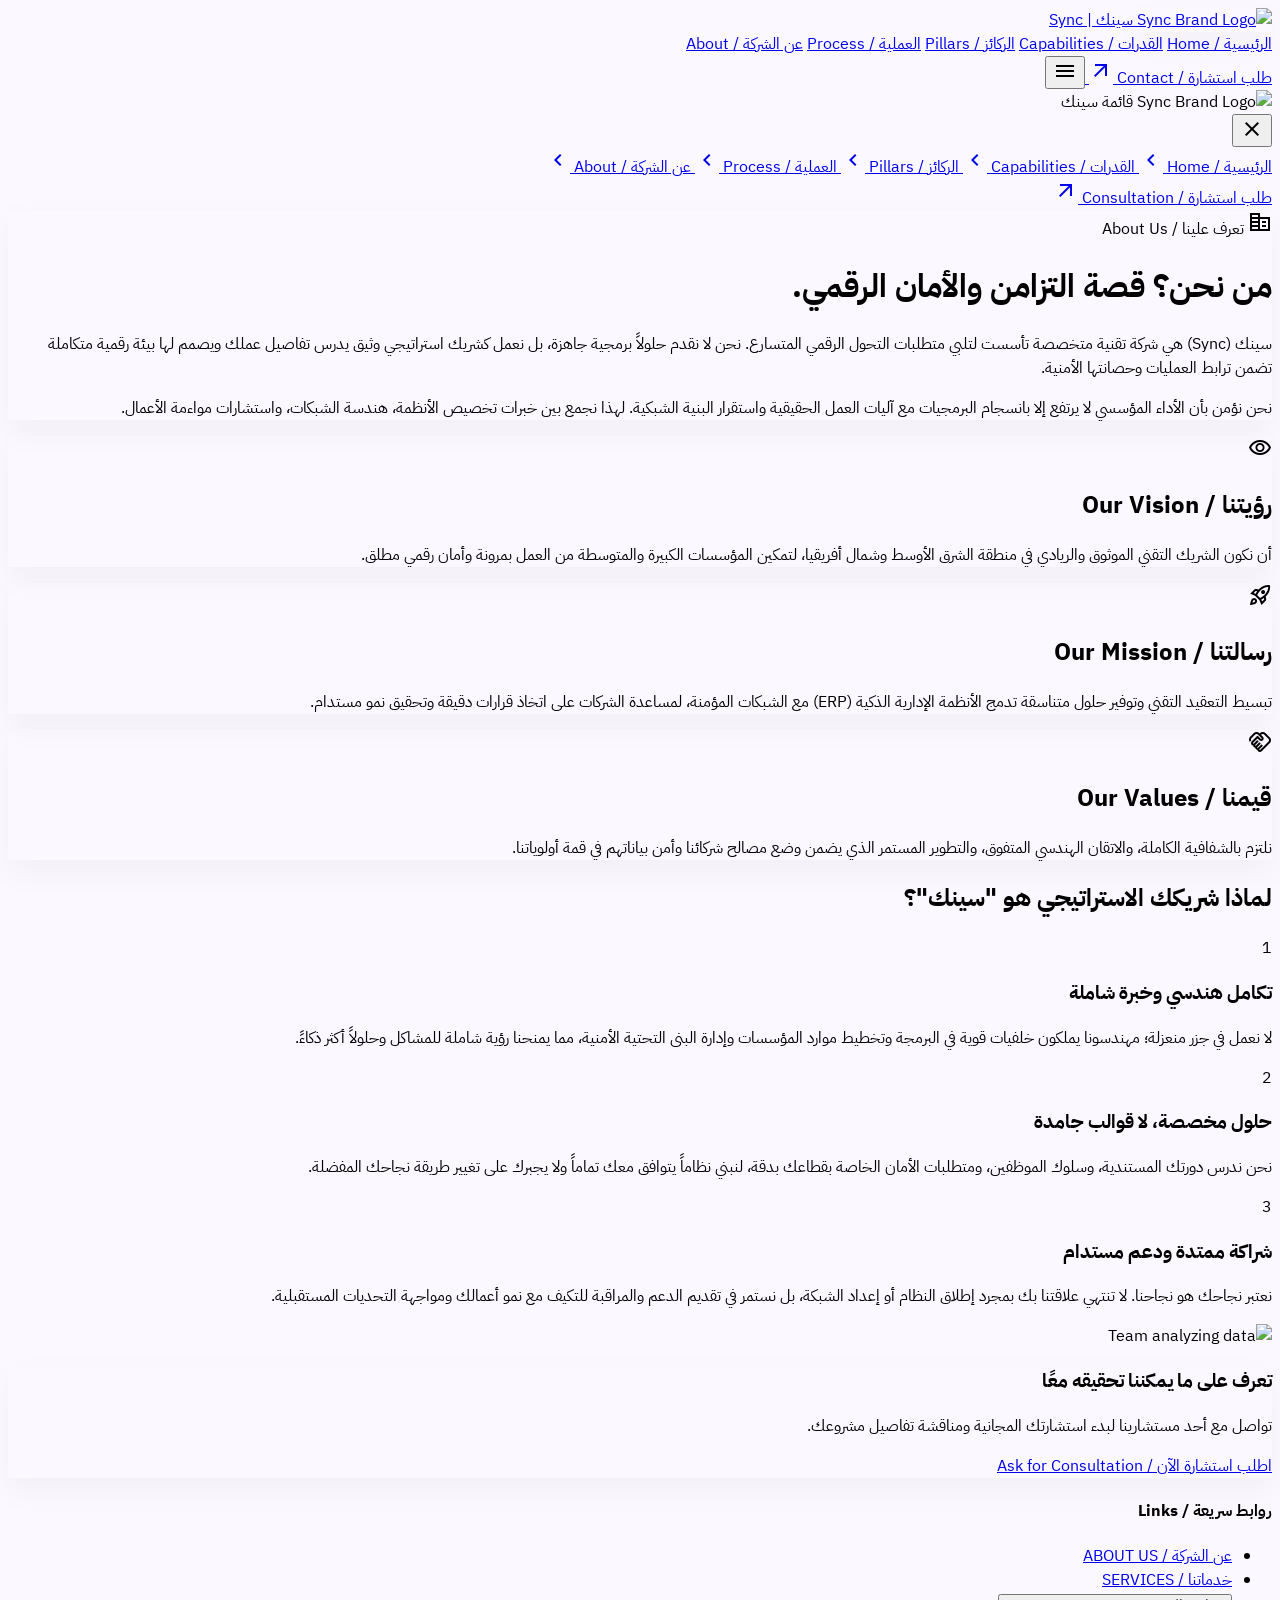
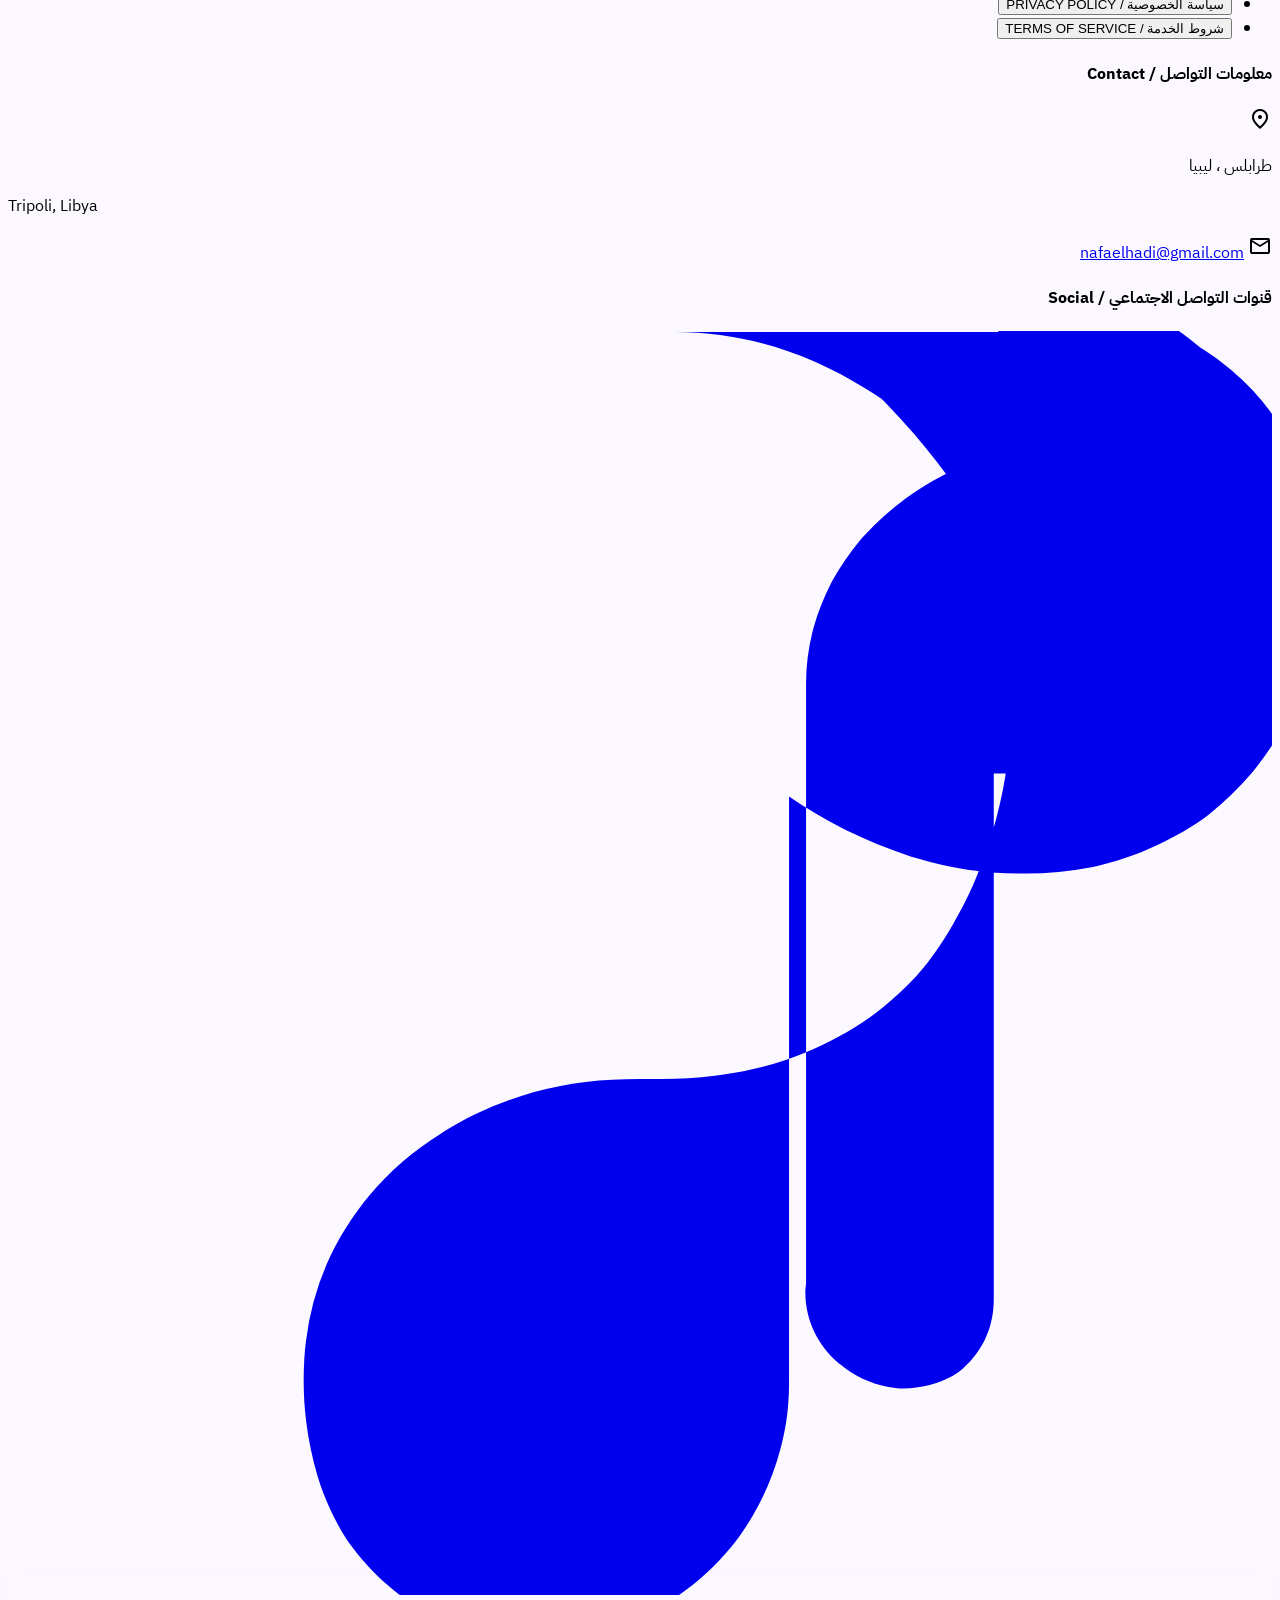
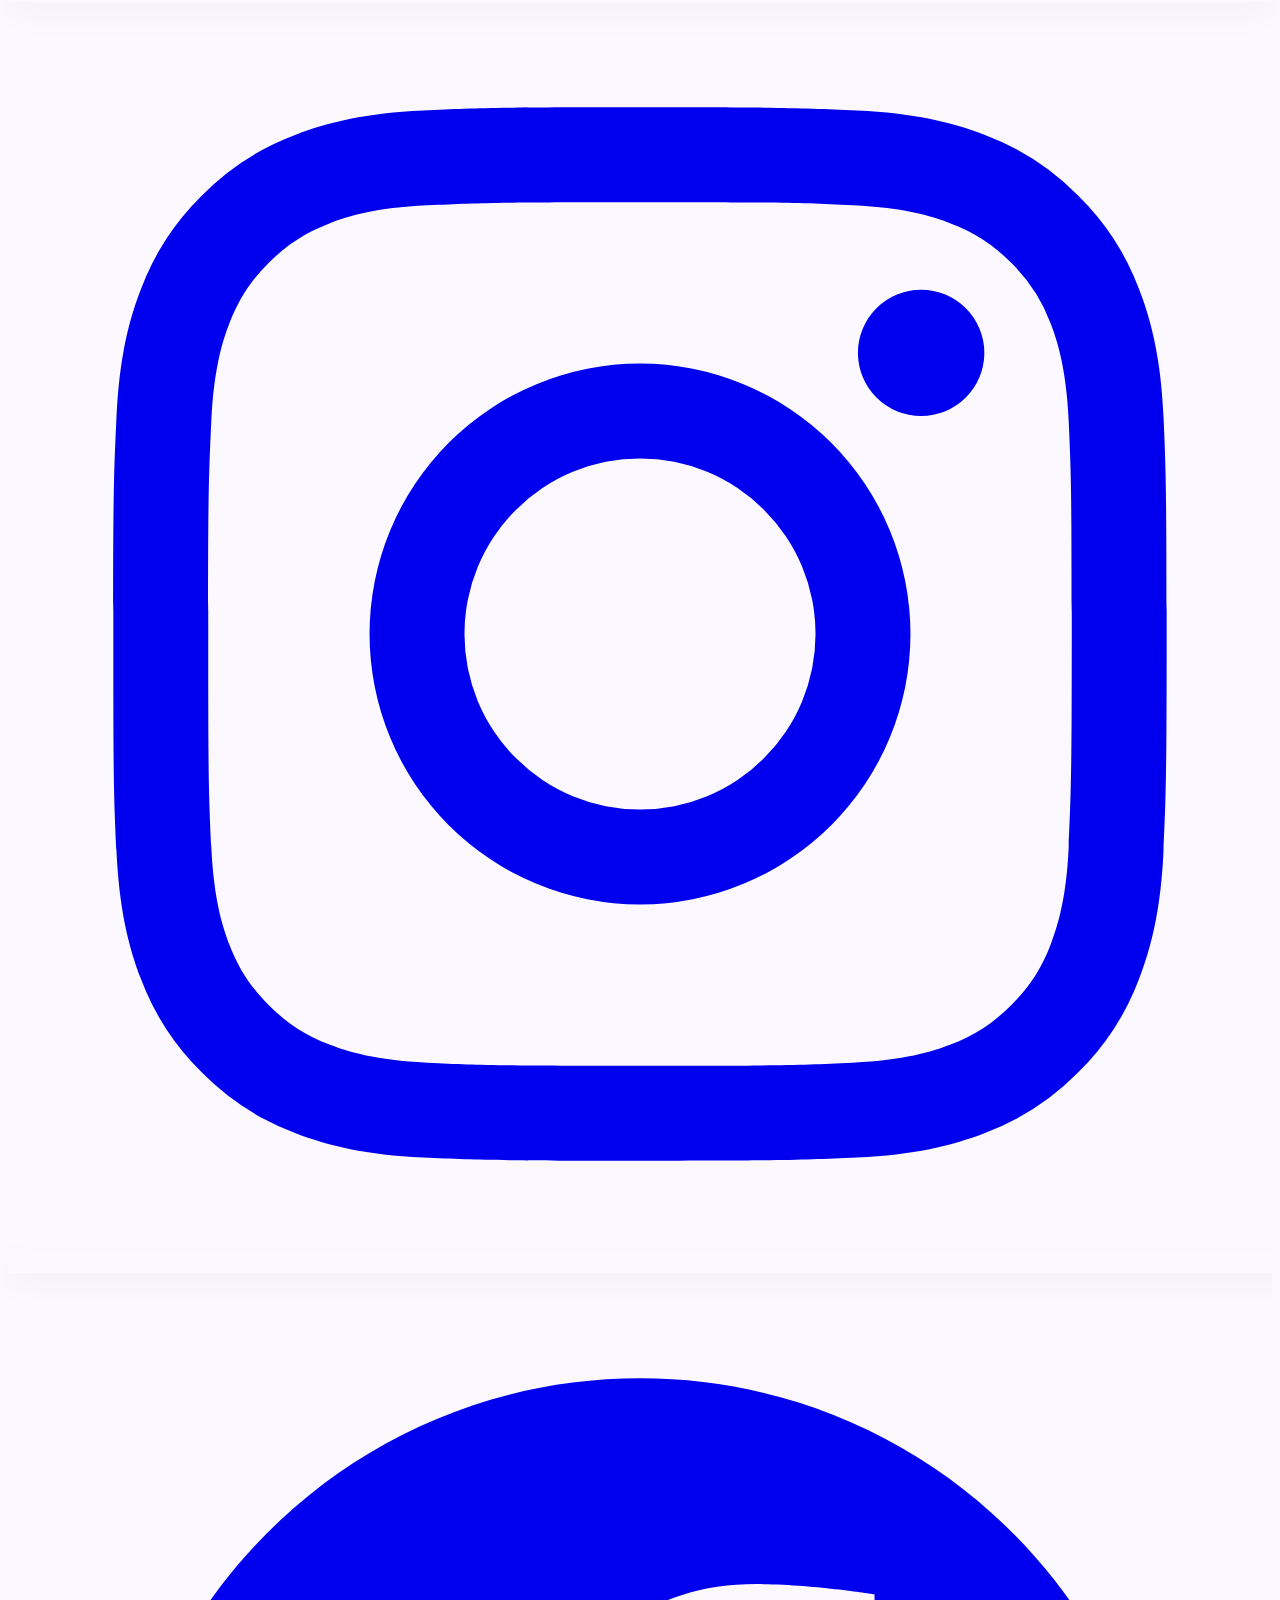
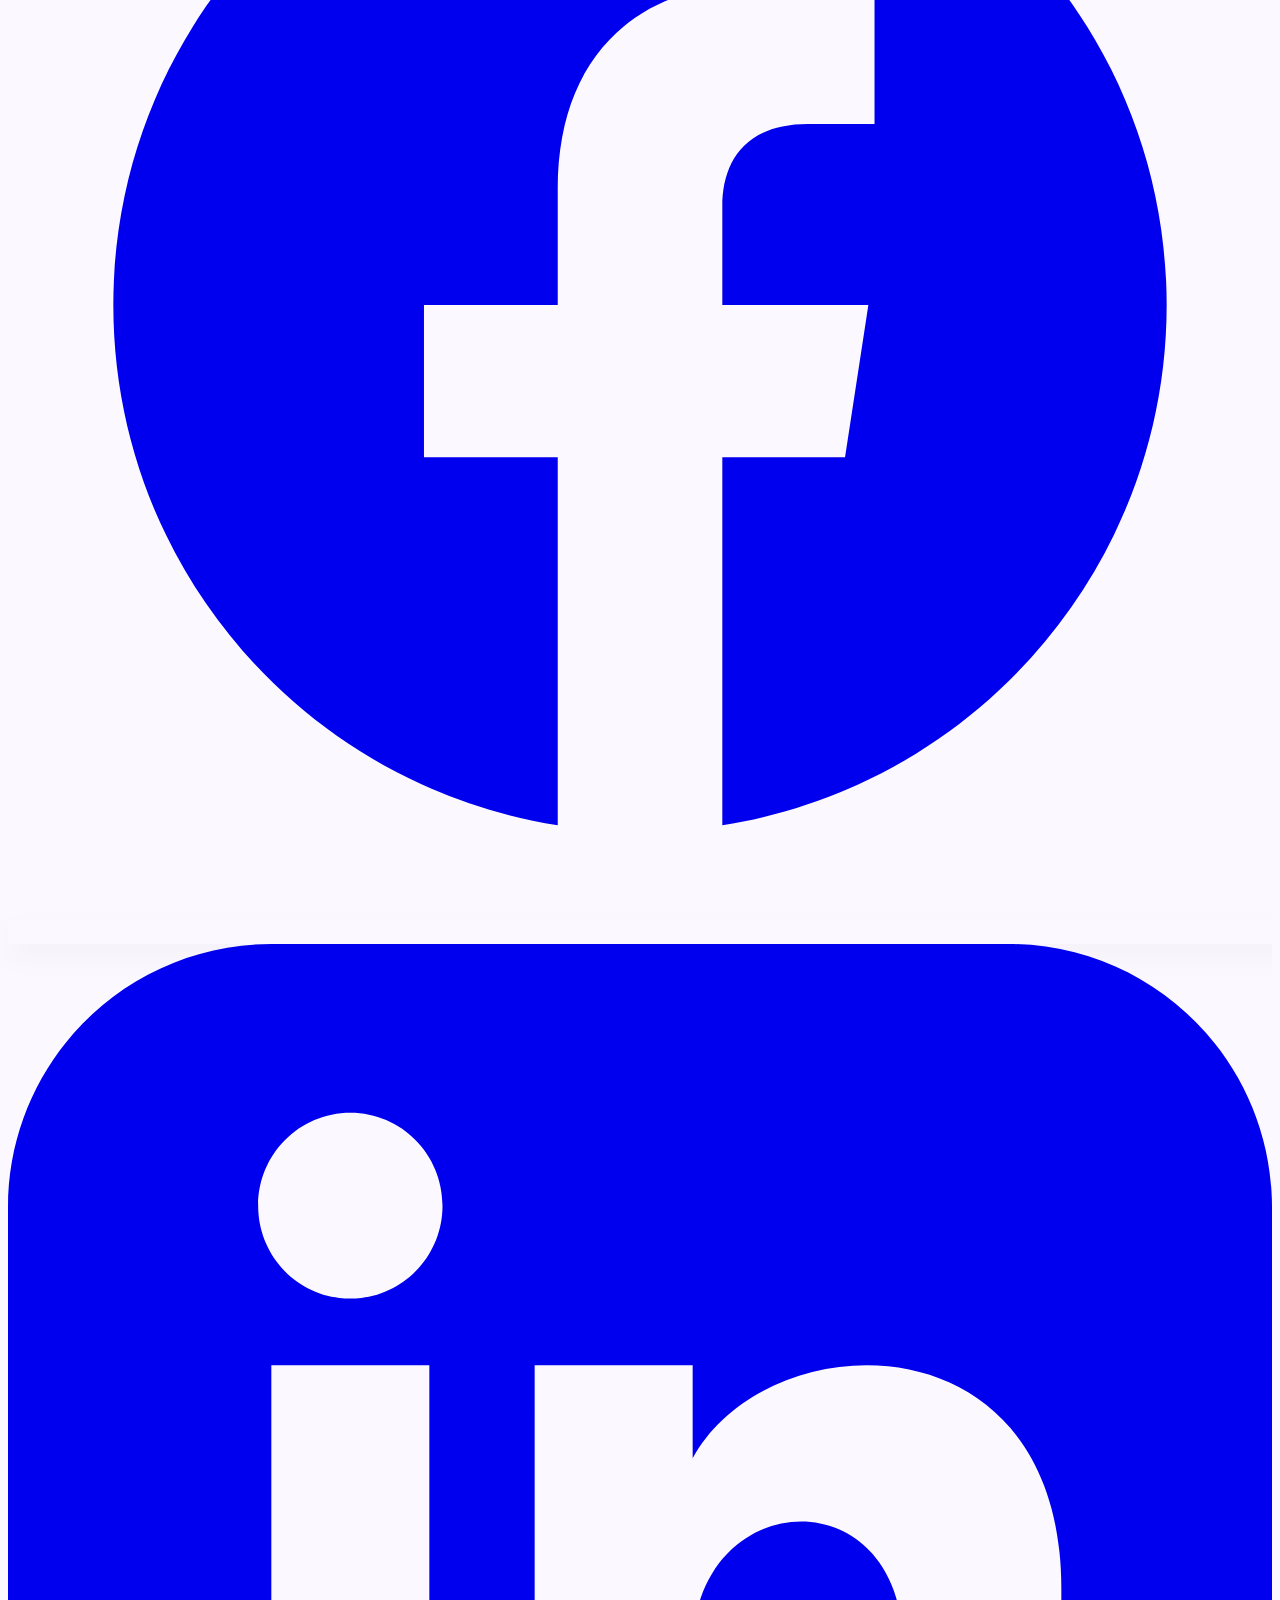
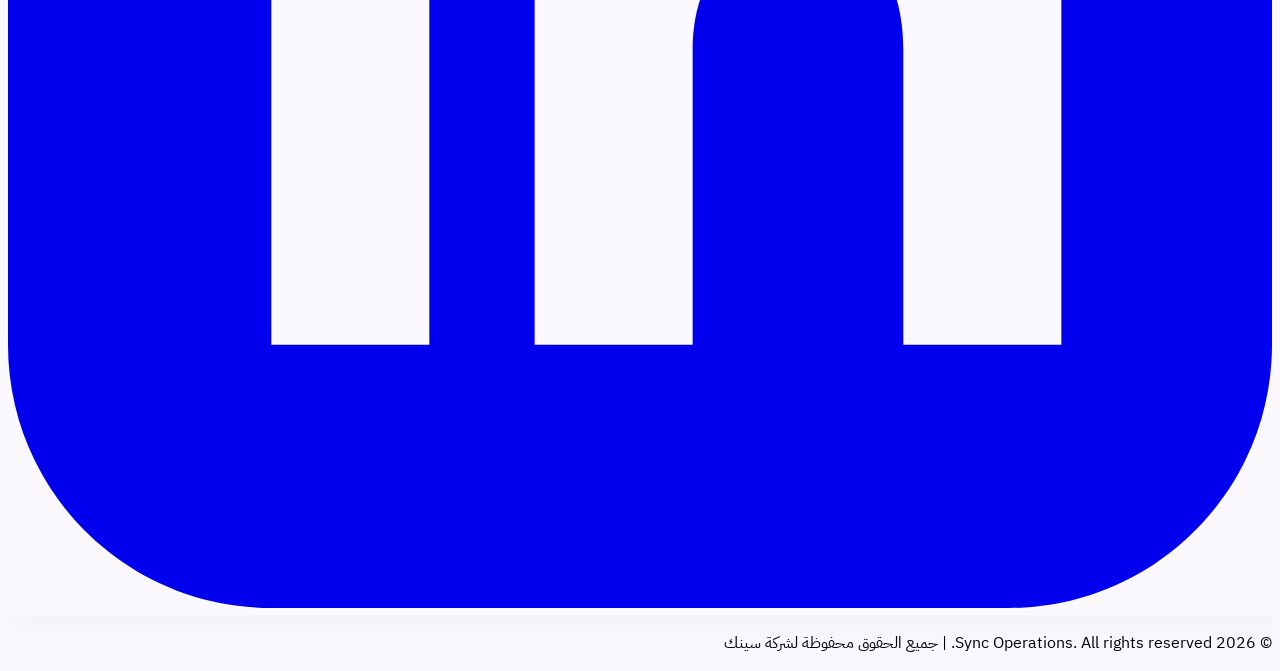
==== about.html @ 523956f6 "feat: initialize project structure with core pages and reusable navigation components" ====
<!DOCTYPE html>
<html dir="rtl" lang="ar">
<head>
    <meta charset="utf-8">
    <meta content="width=device-width, initial-scale=1.0" name="viewport">
    <title>عن الشركة | Sync</title>
    
    <!-- Material Icons & IBM Plex Arabic Font -->
    <link href="https://fonts.googleapis.com/css2?family=Material+Symbols+Outlined:wght,FILL@100..700,0..1&display=swap" rel="stylesheet">
    <link href="https://fonts.googleapis.com/css2?family=IBM+Plex+Sans+Arabic:wght@400;500;600;700&display=swap" rel="stylesheet">
    
    <!-- Tailwind CSS (via CDN) -->
    <script src="https://cdn.tailwindcss.com?plugins=forms,container-queries"></script>
    <script src="js/tailwind-config.js"></script>
    
    <!-- Custom Style Sheet -->
    <link href="css/styles.css" rel="stylesheet">
</head>
<body class="text-on-surface bg-background antialiased selection:bg-secondary-container selection:text-on-secondary-container min-h-screen flex flex-col pt-20">

    <!-- Global Header Placeholder -->
    <header id="global-header"></header>

    <!-- Main Content Container -->
    <main class="flex-grow pb-section-gap px-margin-mobile md:px-margin-desktop max-w-[1440px] mx-auto w-full pt-12 text-right">
        <!-- Hero Banner -->
        <div class="bg-surface-container-low rounded-3xl p-8 md:p-12 mb-12 ambient-shadow-sm border border-surface-variant relative overflow-hidden">
            <div class="absolute top-0 left-0 w-full h-full overflow-hidden pointer-events-none rounded-3xl z-0">
                <div class="absolute -top-[20%] -left-[10%] w-[50%] h-[50%] bg-secondary-container/10 blur-[100px] rounded-full"></div>
            </div>
            
            <div class="z-10 relative max-w-3xl">
                <div class="inline-flex items-center gap-2 bg-secondary/10 text-secondary px-4 py-2 rounded-full w-fit mb-6">
                    <span class="material-symbols-outlined text-sm">corporate_fare</span>
                    <span class="font-label-md text-label-md font-bold">تعرف علينا / About Us</span>
                </div>
                <h1 class="font-headline-xl text-headline-lg-mobile md:text-headline-xl text-primary mb-6 leading-tight">
                    من نحن؟ قصة التزامن والأمان الرقمي.
                </h1>
                <p class="font-body-lg text-body-lg text-on-surface-variant leading-relaxed mb-6">
                    سينك (Sync) هي شركة تقنية متخصصة تأسست لتلبي متطلبات التحول الرقمي المتسارع. نحن لا نقدم حلولاً برمجية جاهزة، بل نعمل كشريك استراتيجي وثيق يدرس تفاصيل عملك ويصمم لها بيئة رقمية متكاملة تضمن ترابط العمليات وحصانتها الأمنية.
                </p>
                <p class="font-body-md text-body-md text-on-surface-variant opacity-85 leading-relaxed">
                    نحن نؤمن بأن الأداء المؤسسي لا يرتفع إلا بانسجام البرمجيات مع آليات العمل الحقيقية واستقرار البنية الشبكية. لهذا نجمع بين خبرات تخصيص الأنظمة، هندسة الشبكات، واستشارات مواءمة الأعمال.
                </p>
            </div>
        </div>

        <!-- Vision, Mission & Values Grid -->
        <div class="grid grid-cols-1 md:grid-cols-3 gap-8 mb-12">
            <!-- Vision -->
            <div class="bg-surface p-8 rounded-3xl border border-outline-variant/20 ambient-shadow-sm flex flex-col gap-4">
                <div class="w-12 h-12 bg-secondary/10 text-secondary rounded-2xl flex items-center justify-center">
                    <span class="material-symbols-outlined text-2xl">visibility</span>
                </div>
                <h2 class="font-headline-md text-headline-md text-primary font-bold">رؤيتنا / Our Vision</h2>
                <p class="font-body-md text-on-surface-variant leading-relaxed">
                    أن نكون الشريك التقني الموثوق والريادي في منطقة الشرق الأوسط وشمال أفريقيا، لتمكين المؤسسات الكبيرة والمتوسطة من العمل بمرونة وأمان رقمي مطلق.
                </p>
            </div>
            
            <!-- Mission -->
            <div class="bg-surface p-8 rounded-3xl border border-outline-variant/20 ambient-shadow-sm flex flex-col gap-4">
                <div class="w-12 h-12 bg-secondary/10 text-secondary rounded-2xl flex items-center justify-center">
                    <span class="material-symbols-outlined text-2xl">rocket_launch</span>
                </div>
                <h2 class="font-headline-md text-headline-md text-primary font-bold">رسالتنا / Our Mission</h2>
                <p class="font-body-md text-on-surface-variant leading-relaxed">
                    تبسيط التعقيد التقني وتوفير حلول متناسقة تدمج الأنظمة الإدارية الذكية (ERP) مع الشبكات المؤمنة، لمساعدة الشركات على اتخاذ قرارات دقيقة وتحقيق نمو مستدام.
                </p>
            </div>

            <!-- Values -->
            <div class="bg-surface p-8 rounded-3xl border border-outline-variant/20 ambient-shadow-sm flex flex-col gap-4">
                <div class="w-12 h-12 bg-secondary/10 text-secondary rounded-2xl flex items-center justify-center">
                    <span class="material-symbols-outlined text-2xl">handshake</span>
                </div>
                <h2 class="font-headline-md text-headline-md text-primary font-bold">قيمنا / Our Values</h2>
                <p class="font-body-md text-on-surface-variant leading-relaxed">
                    نلتزم بالشفافية الكاملة، والاتقان الهندسي المتفوق، والتطوير المستمر الذي يضمن وضع مصالح شركائنا وأمن بياناتهم في قمة أولوياتنا.
                </p>
            </div>
        </div>

        <!-- Detailed Corporate Strengths Section -->
        <div class="bg-surface-container-low rounded-3xl p-8 md:p-12 border border-surface-variant relative overflow-hidden mb-12">
            <h2 class="font-headline-lg text-headline-lg text-primary mb-8 font-bold">لماذا شريكك الاستراتيجي هو "سينك"؟</h2>
            <div class="grid grid-cols-1 lg:grid-cols-2 gap-12">
                <div class="flex flex-col gap-6">
                    <div class="flex gap-4">
                        <div class="flex-shrink-0 w-10 h-10 bg-primary text-on-primary rounded-xl flex items-center justify-center font-bold">1</div>
                        <div>
                            <h3 class="font-headline-md text-headline-md text-primary mb-2 font-semibold">تكامل هندسي وخبرة شاملة</h3>
                            <p class="font-body-md text-on-surface-variant leading-relaxed">
                                لا نعمل في جزر منعزلة؛ مهندسونا يملكون خلفيات قوية في البرمجة وتخطيط موارد المؤسسات وإدارة البنى التحتية الأمنية، مما يمنحنا رؤية شاملة للمشاكل وحلولاً أكثر ذكاءً.
                            </p>
                        </div>
                    </div>
                    <div class="flex gap-4">
                        <div class="flex-shrink-0 w-10 h-10 bg-primary text-on-primary rounded-xl flex items-center justify-center font-bold">2</div>
                        <div>
                            <h3 class="font-headline-md text-headline-md text-primary mb-2 font-semibold">حلول مخصصة، لا قوالب جامدة</h3>
                            <p class="font-body-md text-on-surface-variant leading-relaxed">
                                نحن ندرس دورتك المستندية، وسلوك الموظفين، ومتطلبات الأمان الخاصة بقطاعك بدقة، لنبني نظاماً يتوافق معك تماماً ولا يجبرك على تغيير طريقة نجاحك المفضلة.
                            </p>
                        </div>
                    </div>
                    <div class="flex gap-4">
                        <div class="flex-shrink-0 w-10 h-10 bg-primary text-on-primary rounded-xl flex items-center justify-center font-bold">3</div>
                        <div>
                            <h3 class="font-headline-md text-headline-md text-primary mb-2 font-semibold">شراكة ممتدة ودعم مستدام</h3>
                            <p class="font-body-md text-on-surface-variant leading-relaxed">
                                نعتبر نجاحك هو نجاحنا. لا تنتهي علاقتنا بك بمجرد إطلاق النظام أو إعداد الشبكة، بل نستمر في تقديم الدعم والمراقبة للتكيف مع نمو أعمالك ومواجهة التحديات المستقبلية.
                            </p>
                        </div>
                    </div>
                </div>
                <div class="relative min-h-[300px] rounded-2xl overflow-hidden border border-outline-variant/30">
                    <img alt="Team analyzing data" class="w-full h-full object-cover" src="https://lh3.googleusercontent.com/aida-public/[base64]">
                </div>
            </div>
        </div>

        <!-- Consultation Banner -->
        <div class="w-full bg-secondary text-on-secondary rounded-3xl p-8 flex flex-col md:flex-row items-center justify-between ambient-shadow-sm">
            <div class="max-w-xl">
                <h3 class="font-headline-md text-headline-md mb-2 font-bold">تعرف على ما يمكننا تحقيقه معًا</h3>
                <p class="font-body-md text-body-md text-secondary-fixed-dim">تواصل مع أحد مستشارينا لبدء استشارتك المجانية ومناقشة تفاصيل مشروعك.</p>
            </div>
            <a href="contact.html" class="mt-6 md:mt-0 bg-on-secondary text-secondary hover:bg-surface hover:text-primary px-8 py-4 rounded-full font-label-md text-label-md btn-hover whitespace-nowrap">
                اطلب استشارة الآن / Ask for Consultation
            </a>
        </div>
    </main>

    <!-- Global Footer Placeholder -->
    <footer id="global-footer"></footer>

    <!-- Global Modals Container -->
    <div id="global-modals"></div>

    <!-- Scripts -->
    <script src="js/components.js"></script>
    <script src="js/main.js"></script>
</body>
</html>
---- css/styles.css ----
body {
    font-family: 'IBM Plex Sans Arabic', sans-serif;
    background-color: #fbf8ff;
}

.glass-panel {
    background: rgba(255, 255, 255, 0.7);
    backdrop-filter: blur(16px);
    -webkit-backdrop-filter: blur(16px);
}

.ambient-shadow-sm {
    box-shadow: 0px 12px 32px rgba(0, 0, 0, 0.04);
}

.ambient-shadow-md {
    box-shadow: 0px 20px 48px rgba(0, 0, 0, 0.08);
}

.btn-hover {
    transition: transform 0.2s ease, opacity 0.2s ease;
}

.btn-hover:hover {
    transform: scale(0.98);
    opacity: 0.9;
}

dialog::backdrop {
    background-color: rgba(0, 0, 0, 0.5);
    backdrop-filter: blur(4px);
}

/* Custom Scrollbar for modern feel */
::-webkit-scrollbar {
    width: 8px;
}

::-webkit-scrollbar-track {
    background: #fbf8ff;
}

::-webkit-scrollbar-thumb {
    background: #c8c5cb;
    border-radius: 4px;
}

::-webkit-scrollbar-thumb:hover {
    background: #78767b;
}
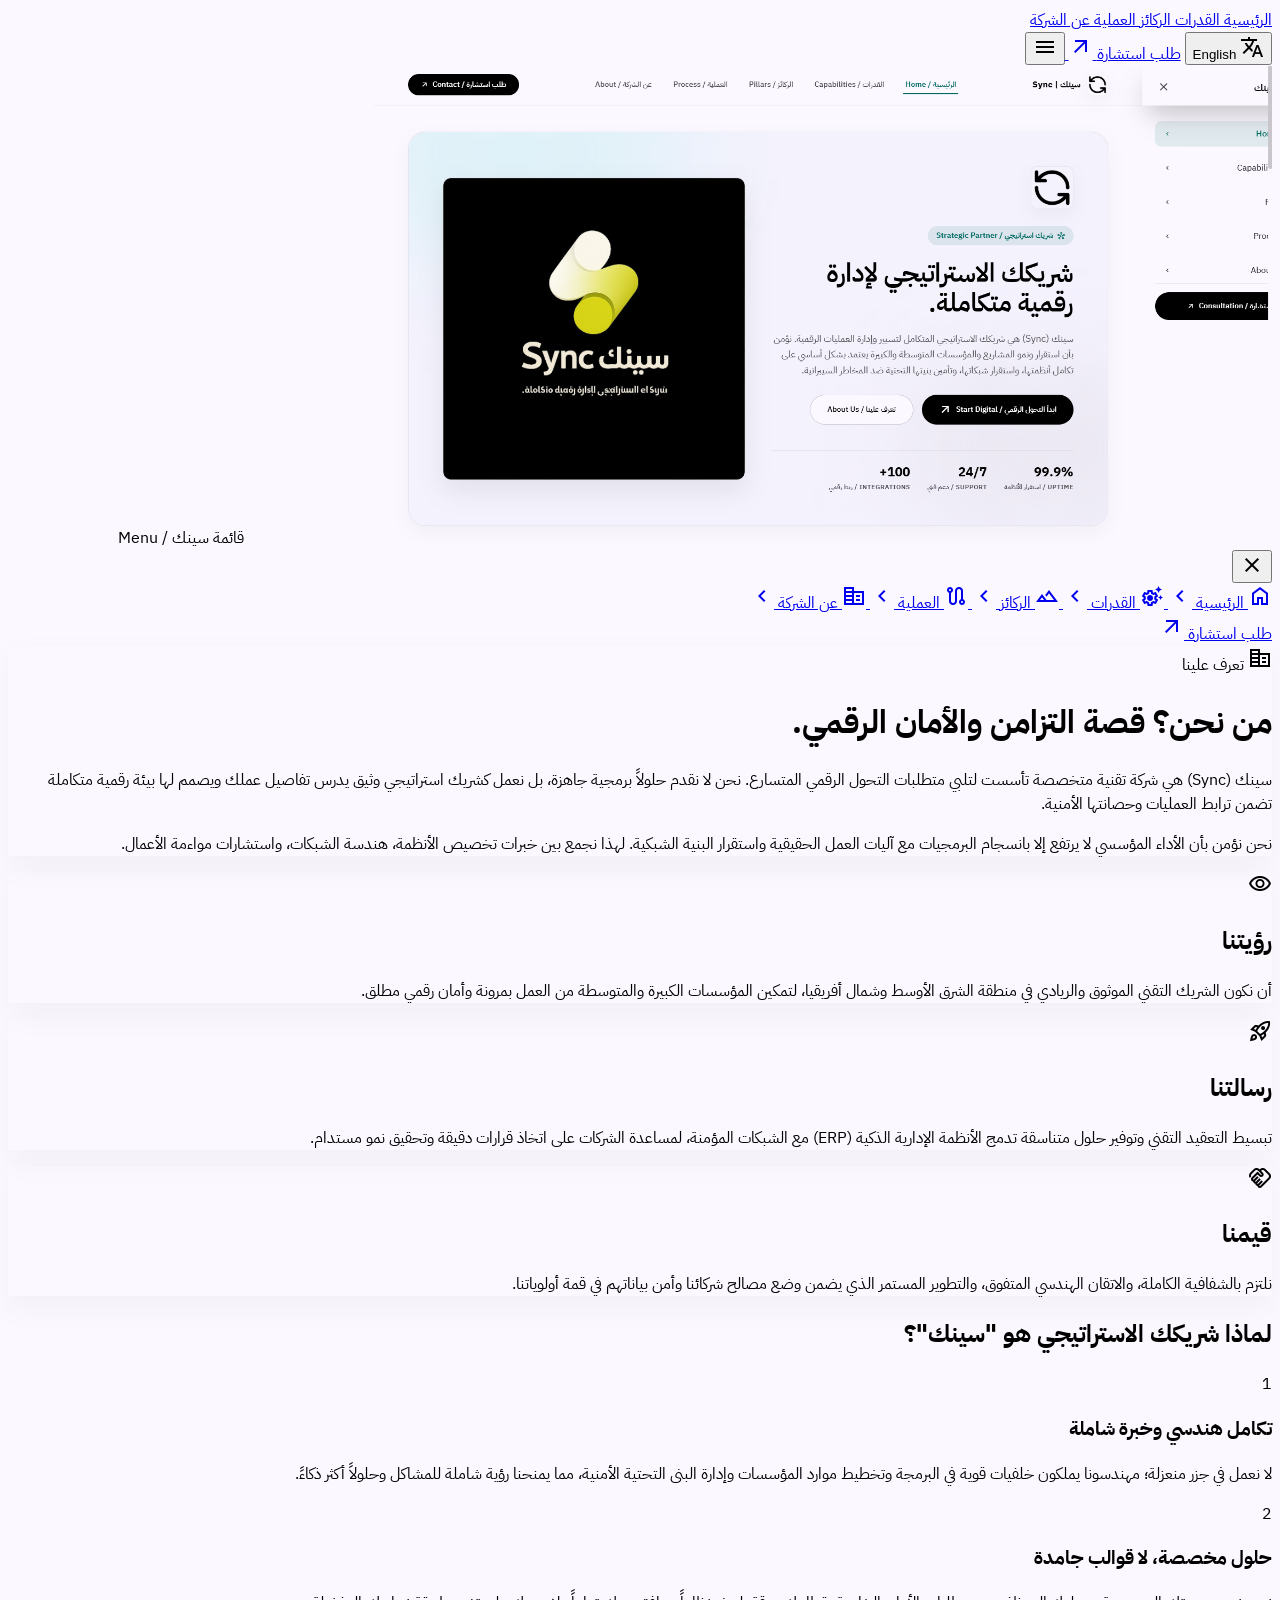
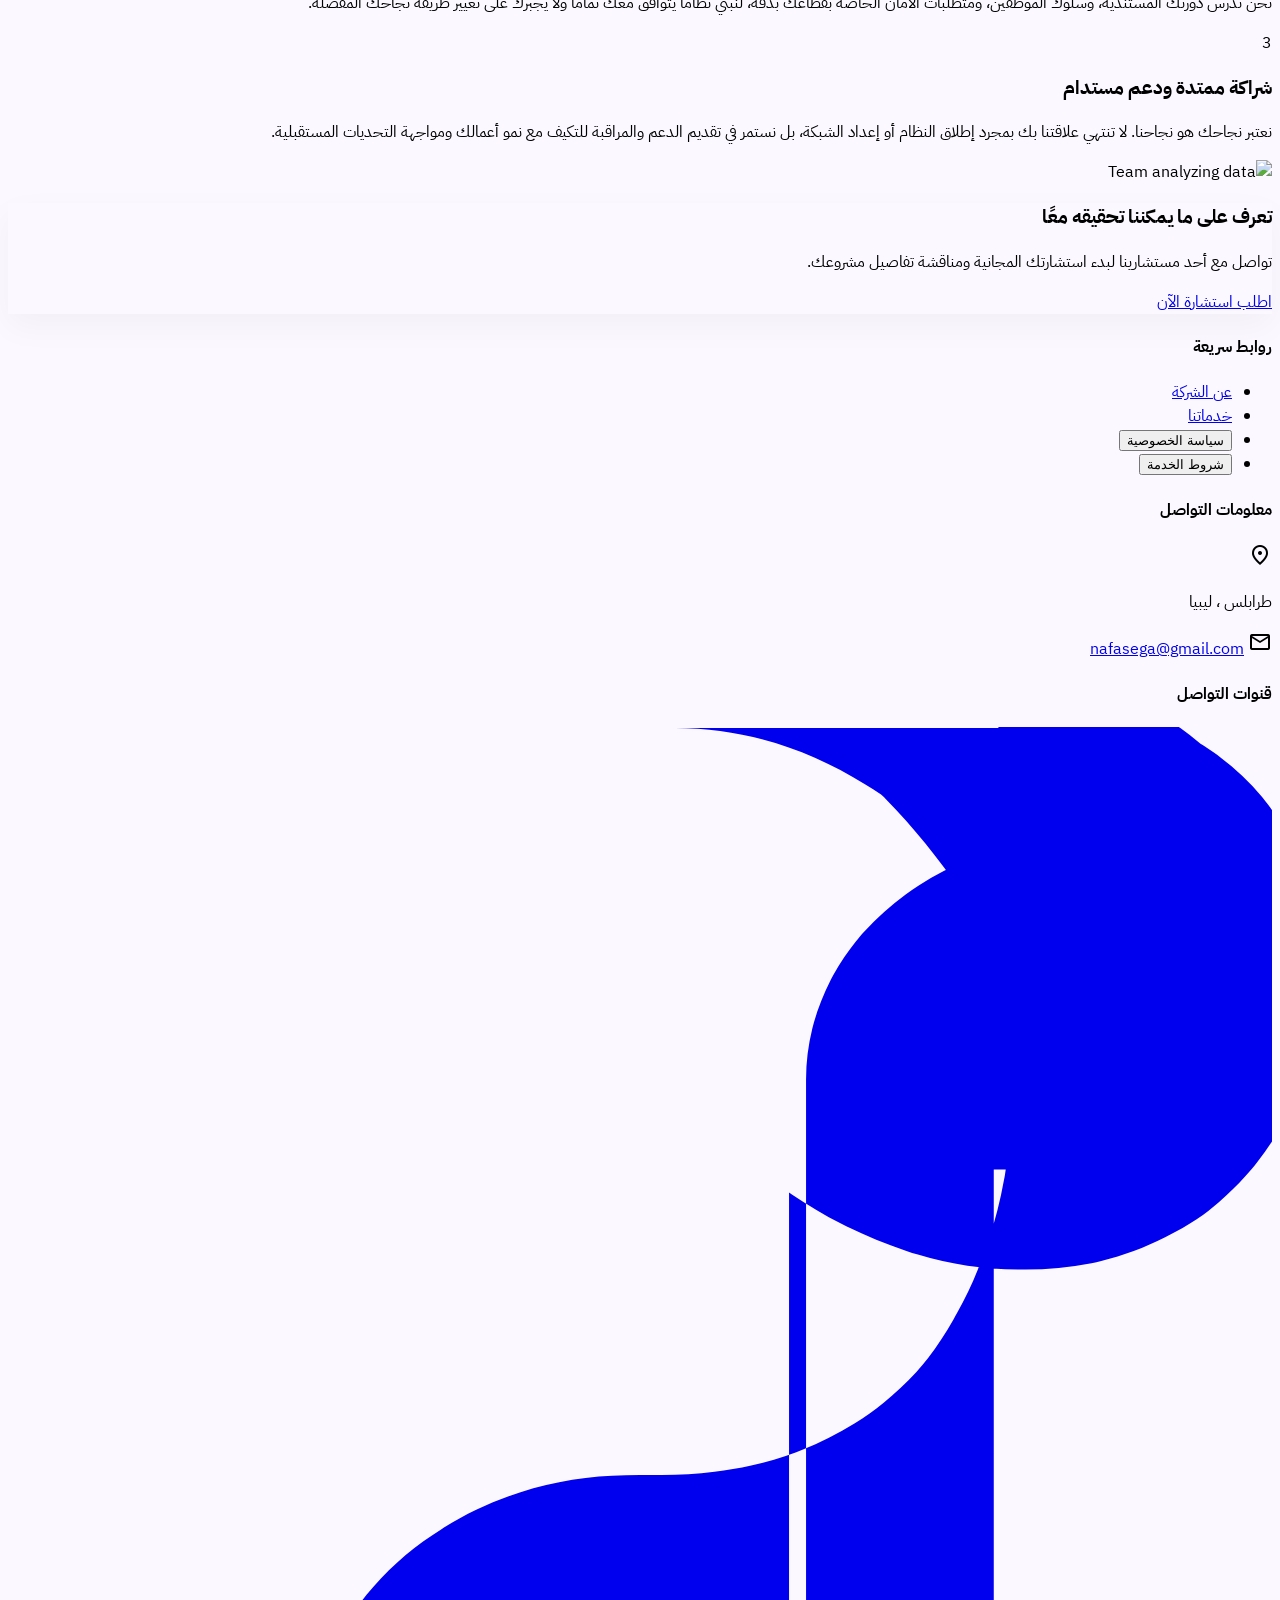
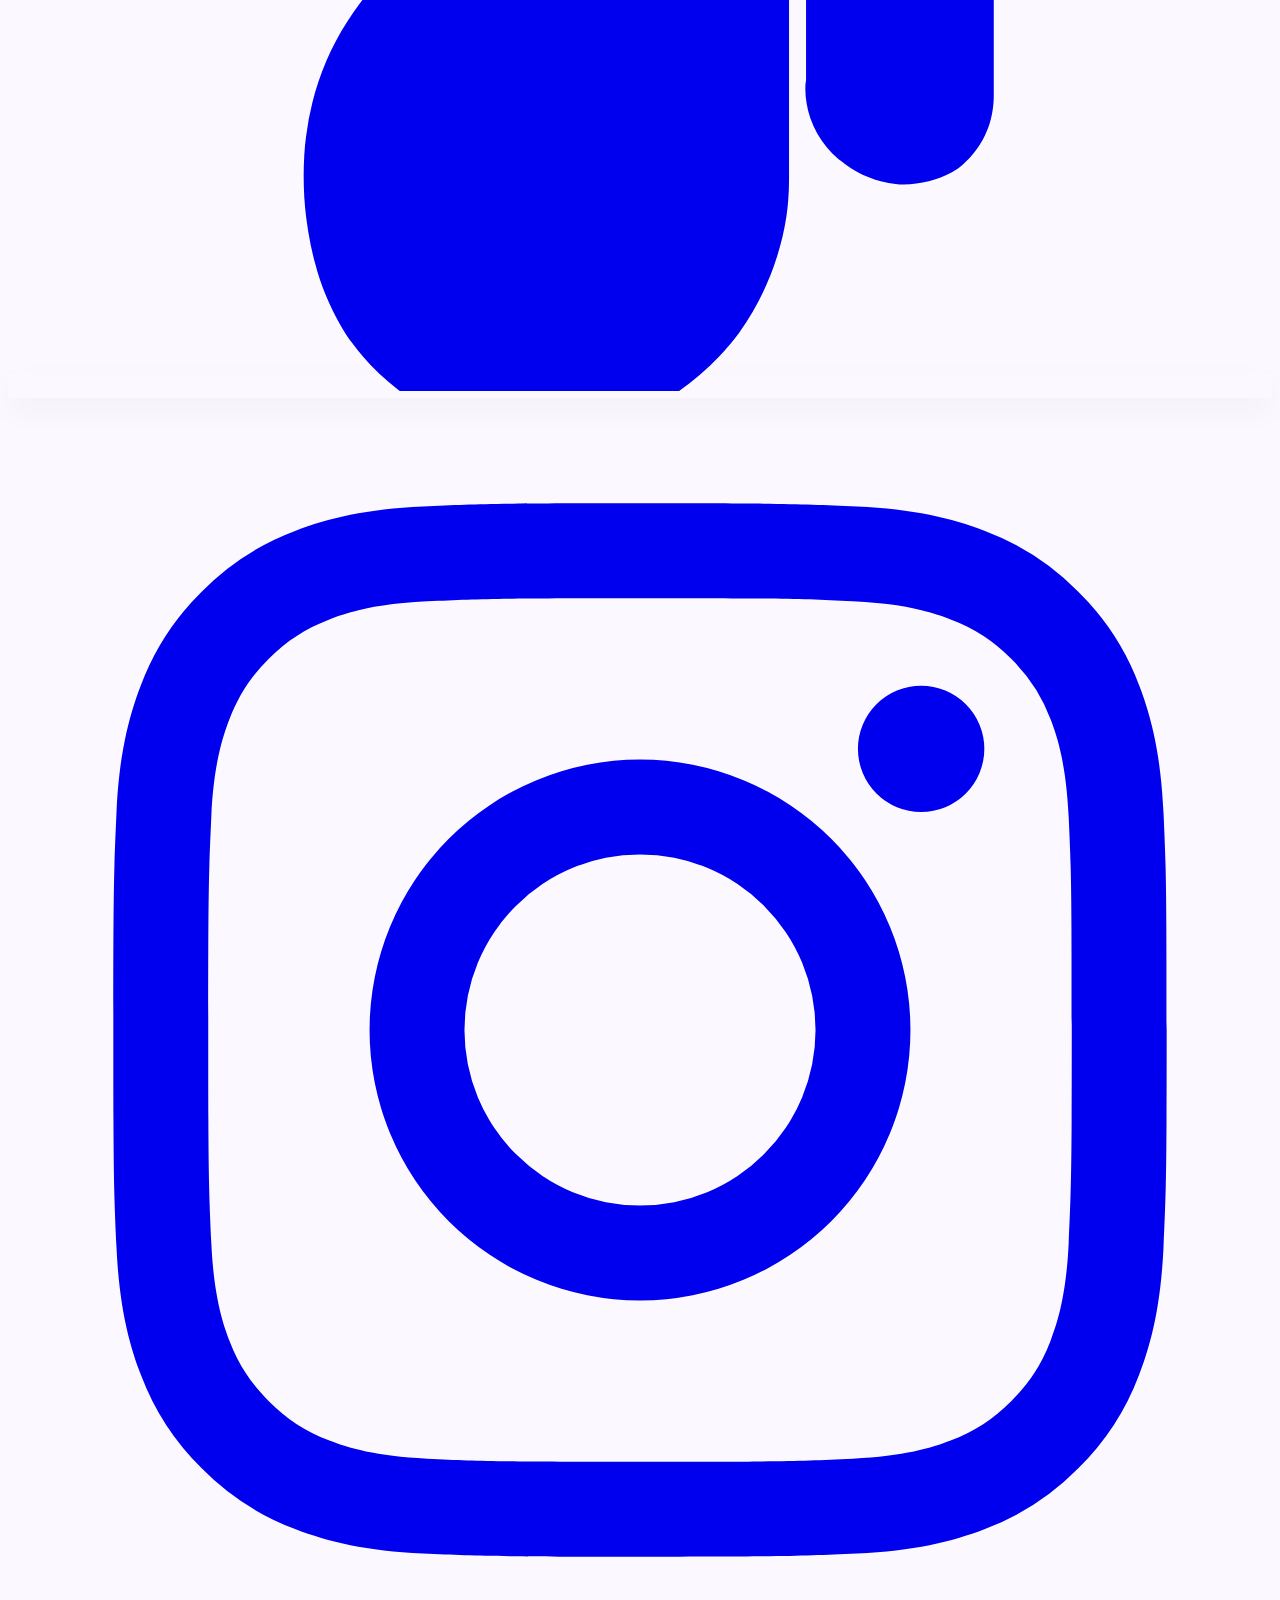
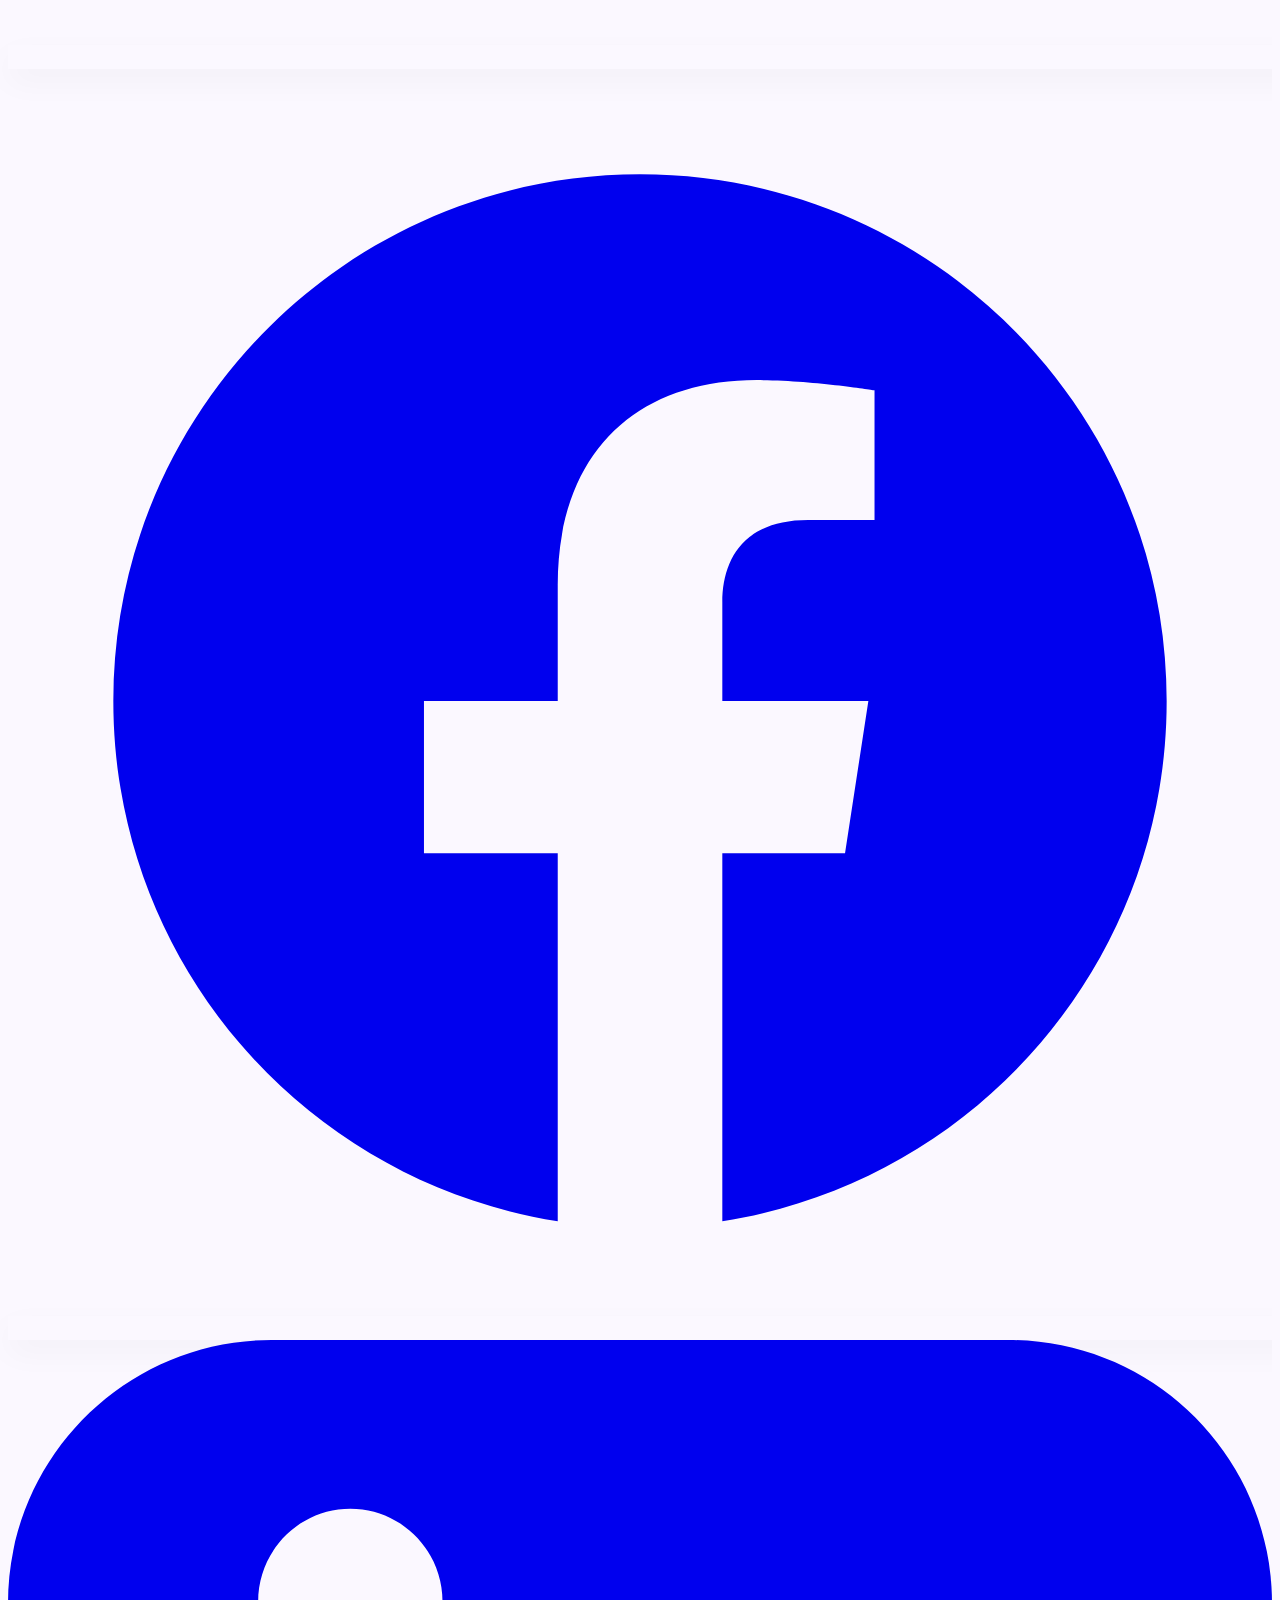
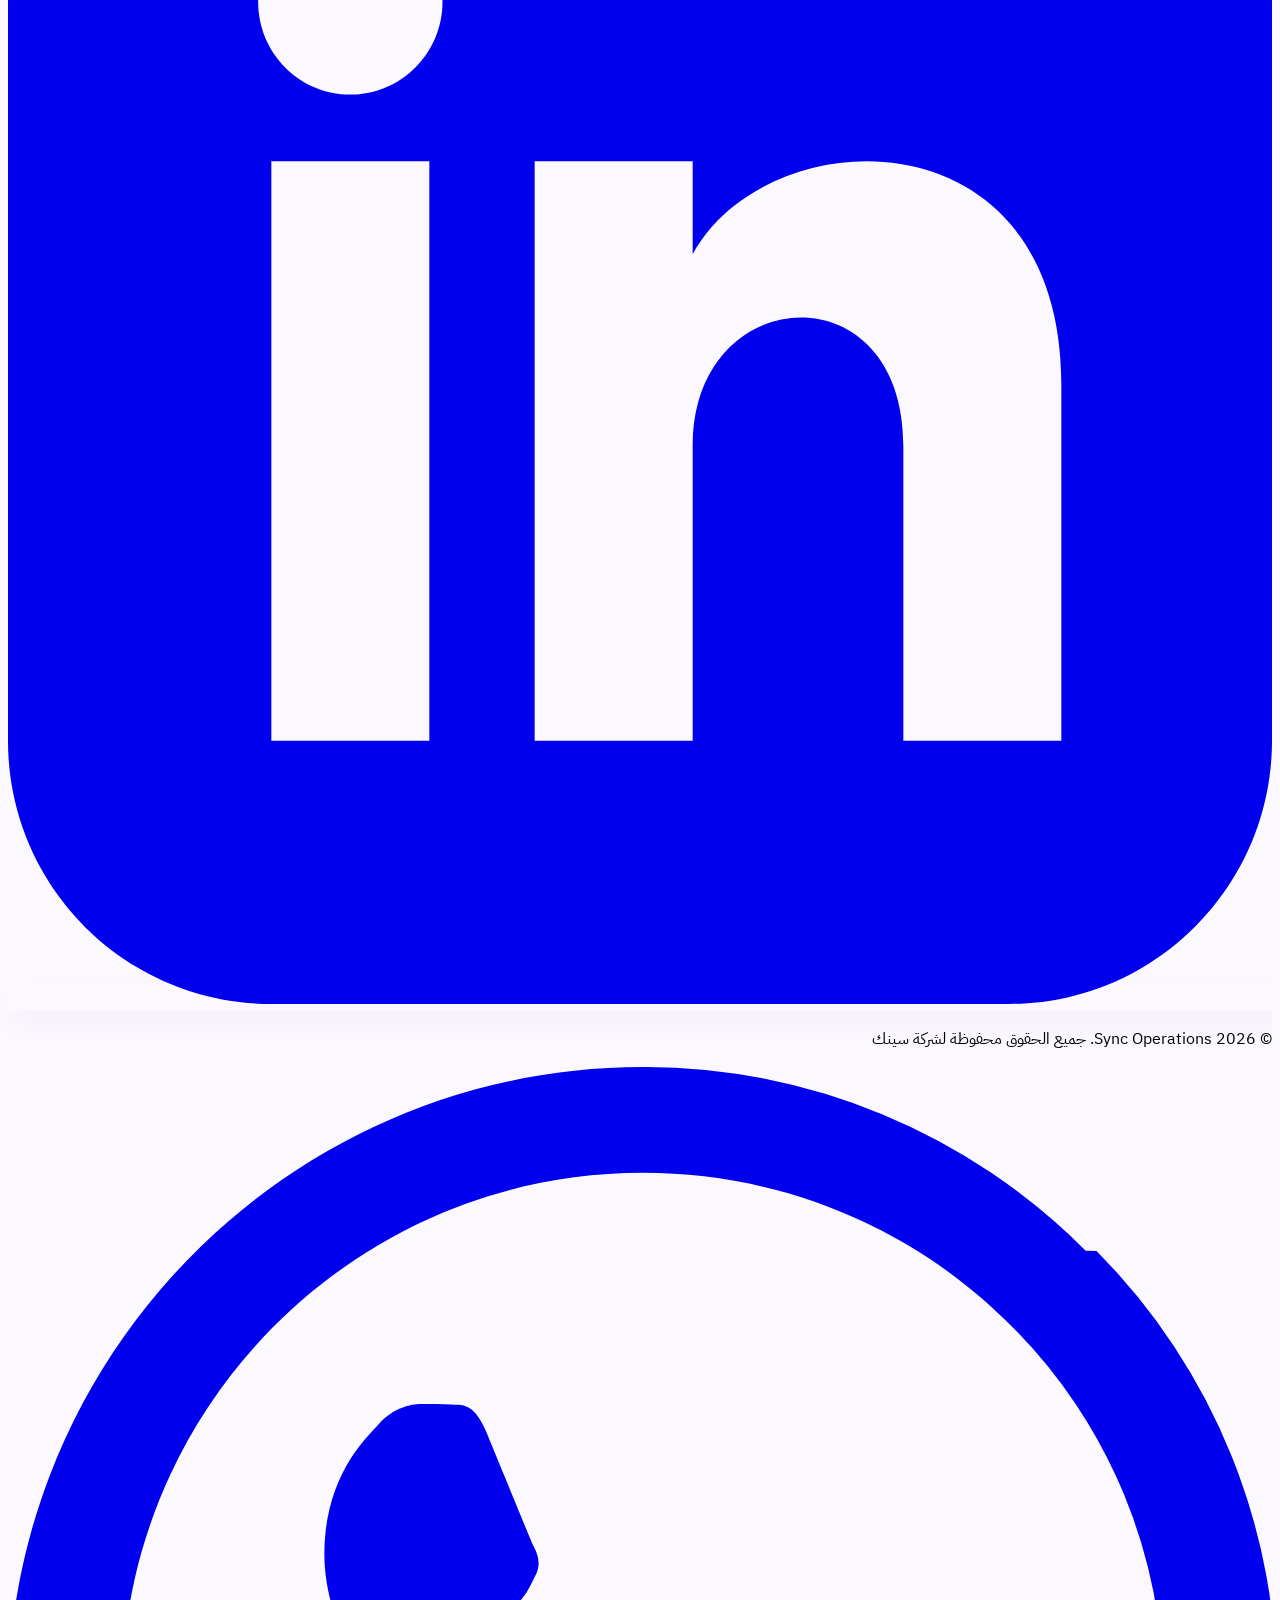
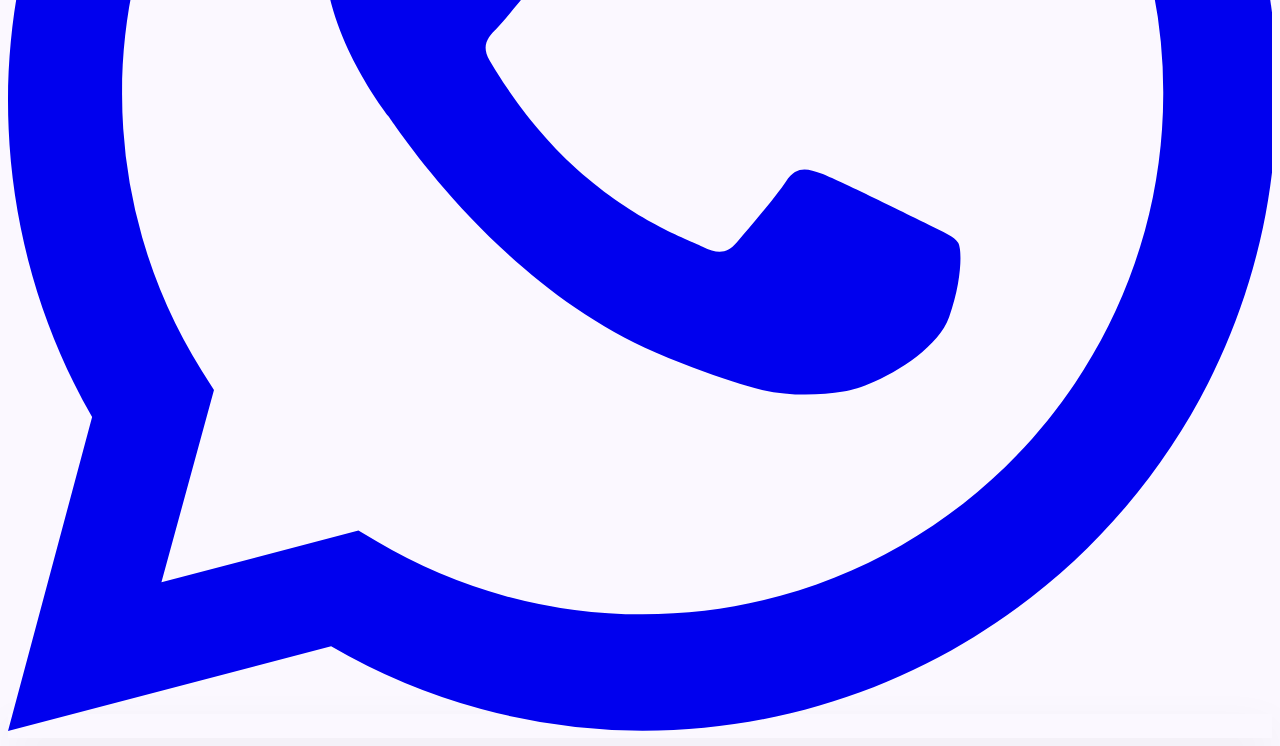
==== commit 439b7aa2: "feat: implement multi-language support, responsive design updates, and shared component scripts acro" ====
--- a/about.html
+++ b/about.html
@@ -3,7 +3,21 @@
 <head>
     <meta charset="utf-8">
     <meta content="width=device-width, initial-scale=1.0" name="viewport">
-    <title>عن الشركة | Sync</title>
+    
+    <!-- Sync/About Title -->
+    <title>Sync/About</title>
+    
+    <!-- Website Favicon inside Browser Tab -->
+    <link rel="icon" type="image/png" href="logo.png">
+    
+    <!-- Startup Language Script (Executes immediately to avoid flash of unstyled direction) -->
+    <script>
+        (function() {
+            const savedLang = localStorage.getItem('sync-lang') || 'ar';
+            document.documentElement.lang = savedLang;
+            document.documentElement.dir = savedLang === 'ar' ? 'rtl' : 'ltr';
+        })();
+    </script>
     
     <!-- Material Icons & IBM Plex Arabic Font -->
     <link href="https://fonts.googleapis.com/css2?family=Material+Symbols+Outlined:wght,FILL@100..700,0..1&display=swap" rel="stylesheet">
@@ -32,16 +46,22 @@
             <div class="z-10 relative max-w-3xl">
                 <div class="inline-flex items-center gap-2 bg-secondary/10 text-secondary px-4 py-2 rounded-full w-fit mb-6">
                     <span class="material-symbols-outlined text-sm">corporate_fare</span>
-                    <span class="font-label-md text-label-md font-bold">تعرف علينا / About Us</span>
+                    <span class="font-label-md text-label-md font-bold">
+                        <span class="lang-ar">تعرف علينا</span>
+                        <span class="lang-en">About Us</span>
+                    </span>
                 </div>
                 <h1 class="font-headline-xl text-headline-lg-mobile md:text-headline-xl text-primary mb-6 leading-tight">
-                    من نحن؟ قصة التزامن والأمان الرقمي.
+                    <span class="lang-ar">من نحن؟ قصة التزامن والأمان الرقمي.</span>
+                    <span class="lang-en">Who We Are: The Story of Sync and Security.</span>
                 </h1>
                 <p class="font-body-lg text-body-lg text-on-surface-variant leading-relaxed mb-6">
-                    سينك (Sync) هي شركة تقنية متخصصة تأسست لتلبي متطلبات التحول الرقمي المتسارع. نحن لا نقدم حلولاً برمجية جاهزة، بل نعمل كشريك استراتيجي وثيق يدرس تفاصيل عملك ويصمم لها بيئة رقمية متكاملة تضمن ترابط العمليات وحصانتها الأمنية.
+                    <span class="lang-ar">سينك (Sync) هي شركة تقنية متخصصة تأسست لتلبي متطلبات التحول الرقمي المتسارع. نحن لا نقدم حلولاً برمجية جاهزة، بل نعمل كشريك استراتيجي وثيق يدرس تفاصيل عملك ويصمم لها بيئة رقمية متكاملة تضمن ترابط العمليات وحصانتها الأمنية.</span>
+                    <span class="lang-en">Sync is a specialized tech firm established to address the rapid demands of digital transformation. We do not sell off-the-shelf software; instead, we act as a close strategic partner auditing your business dynamics and designing custom environments.</span>
                 </p>
                 <p class="font-body-md text-body-md text-on-surface-variant opacity-85 leading-relaxed">
-                    نحن نؤمن بأن الأداء المؤسسي لا يرتفع إلا بانسجام البرمجيات مع آليات العمل الحقيقية واستقرار البنية الشبكية. لهذا نجمع بين خبرات تخصيص الأنظمة، هندسة الشبكات، واستشارات مواءمة الأعمال.
+                    <span class="lang-ar">نحن نؤمن بأن الأداء المؤسسي لا يرتفع إلا بانسجام البرمجيات مع آليات العمل الحقيقية واستقرار البنية الشبكية. لهذا نجمع بين خبرات تخصيص الأنظمة، هندسة الشبكات، واستشارات مواءمة الأعمال.</span>
+                    <span class="lang-en">We believe that enterprise performance peaks only when workflows integrate with digital systems on stable, protected networks. This is why we combine custom ERP development, network engineering, and business alignment consulting.</span>
                 </p>
             </div>
         </div>
@@ -53,9 +73,13 @@
                 <div class="w-12 h-12 bg-secondary/10 text-secondary rounded-2xl flex items-center justify-center">
                     <span class="material-symbols-outlined text-2xl">visibility</span>
                 </div>
-                <h2 class="font-headline-md text-headline-md text-primary font-bold">رؤيتنا / Our Vision</h2>
+                <h2 class="font-headline-md text-headline-md text-primary font-bold">
+                    <span class="lang-ar">رؤيتنا</span>
+                    <span class="lang-en">Our Vision</span>
+                </h2>
                 <p class="font-body-md text-on-surface-variant leading-relaxed">
-                    أن نكون الشريك التقني الموثوق والريادي في منطقة الشرق الأوسط وشمال أفريقيا، لتمكين المؤسسات الكبيرة والمتوسطة من العمل بمرونة وأمان رقمي مطلق.
+                    <span class="lang-ar">أن نكون الشريك التقني الموثوق والريادي في منطقة الشرق الأوسط وشمال أفريقيا، لتمكين المؤسسات الكبيرة والمتوسطة من العمل بمرونة وأمان رقمي مطلق.</span>
+                    <span class="lang-en">To be the leading trusted tech partner in the MENA region, empowering medium and large enterprises with operational flexibility and absolute digital safety.</span>
                 </p>
             </div>
             
@@ -64,9 +88,13 @@
                 <div class="w-12 h-12 bg-secondary/10 text-secondary rounded-2xl flex items-center justify-center">
                     <span class="material-symbols-outlined text-2xl">rocket_launch</span>
                 </div>
-                <h2 class="font-headline-md text-headline-md text-primary font-bold">رسالتنا / Our Mission</h2>
+                <h2 class="font-headline-md text-headline-md text-primary font-bold">
+                    <span class="lang-ar">رسالتنا</span>
+                    <span class="lang-en">Our Mission</span>
+                </h2>
                 <p class="font-body-md text-on-surface-variant leading-relaxed">
-                    تبسيط التعقيد التقني وتوفير حلول متناسقة تدمج الأنظمة الإدارية الذكية (ERP) مع الشبكات المؤمنة، لمساعدة الشركات على اتخاذ قرارات دقيقة وتحقيق نمو مستدام.
+                    <span class="lang-ar">تبسيط التعقيد التقني وتوفير حلول متناسقة تدمج الأنظمة الإدارية الذكية (ERP) مع الشبكات المؤمنة، لمساعدة الشركات على اتخاذ قرارات دقيقة وتحقيق نمو مستدام.</span>
+                    <span class="lang-en">To simplify technical complexity and supply coherent integrations that combine smart ERP solutions with protected networks, guiding businesses to make data-driven decisions.</span>
                 </p>
             </div>
 
@@ -75,42 +103,61 @@
                 <div class="w-12 h-12 bg-secondary/10 text-secondary rounded-2xl flex items-center justify-center">
                     <span class="material-symbols-outlined text-2xl">handshake</span>
                 </div>
-                <h2 class="font-headline-md text-headline-md text-primary font-bold">قيمنا / Our Values</h2>
+                <h2 class="font-headline-md text-headline-md text-primary font-bold">
+                    <span class="lang-ar">قيمنا</span>
+                    <span class="lang-en">Our Values</span>
+                </h2>
                 <p class="font-body-md text-on-surface-variant leading-relaxed">
-                    نلتزم بالشفافية الكاملة، والاتقان الهندسي المتفوق، والتطوير المستمر الذي يضمن وضع مصالح شركائنا وأمن بياناتهم في قمة أولوياتنا.
+                    <span class="lang-ar">نلتزم بالشفافية الكاملة، والاتقان الهندسي المتفوق، والتطوير المستمر الذي يضمن وضع مصالح شركائنا وأمن بياناتهم في قمة أولوياتنا.</span>
+                    <span class="lang-en">We commit to complete transparency, engineering excellence, and continuous development, always prioritizing our partners' interests and data security.</span>
                 </p>
             </div>
         </div>
 
         <!-- Detailed Corporate Strengths Section -->
         <div class="bg-surface-container-low rounded-3xl p-8 md:p-12 border border-surface-variant relative overflow-hidden mb-12">
-            <h2 class="font-headline-lg text-headline-lg text-primary mb-8 font-bold">لماذا شريكك الاستراتيجي هو "سينك"؟</h2>
+            <h2 class="font-headline-lg text-headline-lg text-primary mb-8 font-bold">
+                <span class="lang-ar">لماذا شريكك الاستراتيجي هو "سينك"؟</span>
+                <span class="lang-en">Why Is Sync Your Strategic Partner?</span>
+            </h2>
             <div class="grid grid-cols-1 lg:grid-cols-2 gap-12">
                 <div class="flex flex-col gap-6">
                     <div class="flex gap-4">
                         <div class="flex-shrink-0 w-10 h-10 bg-primary text-on-primary rounded-xl flex items-center justify-center font-bold">1</div>
                         <div>
-                            <h3 class="font-headline-md text-headline-md text-primary mb-2 font-semibold">تكامل هندسي وخبرة شاملة</h3>
+                            <h3 class="font-headline-md text-headline-md text-primary mb-2 font-semibold">
+                                <span class="lang-ar">تكامل هندسي وخبرة شاملة</span>
+                                <span class="lang-en">Comprehensive Engineering Expertise</span>
+                            </h3>
                             <p class="font-body-md text-on-surface-variant leading-relaxed">
-                                لا نعمل في جزر منعزلة؛ مهندسونا يملكون خلفيات قوية في البرمجة وتخطيط موارد المؤسسات وإدارة البنى التحتية الأمنية، مما يمنحنا رؤية شاملة للمشاكل وحلولاً أكثر ذكاءً.
+                                <span class="lang-ar">لا نعمل في جزر منعزلة؛ مهندسونا يملكون خلفيات قوية في البرمجة وتخطيط موارد المؤسسات وإدارة البنى التحتية الأمنية، مما يمنحنا رؤية شاملة للمشاكل وحلولاً أكثر ذكاءً.</span>
+                                <span class="lang-en">We don't work in isolation. Our team holds strong backgrounds in custom programming, ERP resources, and security infrastructures, giving us a holistic view of problems.</span>
                             </p>
                         </div>
                     </div>
                     <div class="flex gap-4">
                         <div class="flex-shrink-0 w-10 h-10 bg-primary text-on-primary rounded-xl flex items-center justify-center font-bold">2</div>
                         <div>
-                            <h3 class="font-headline-md text-headline-md text-primary mb-2 font-semibold">حلول مخصصة، لا قوالب جامدة</h3>
+                            <h3 class="font-headline-md text-headline-md text-primary mb-2 font-semibold">
+                                <span class="lang-ar">حلول مخصصة، لا قوالب جامدة</span>
+                                <span class="lang-en">Tailored Solutions, No Rigid Templates</span>
+                            </h3>
                             <p class="font-body-md text-on-surface-variant leading-relaxed">
-                                نحن ندرس دورتك المستندية، وسلوك الموظفين، ومتطلبات الأمان الخاصة بقطاعك بدقة، لنبني نظاماً يتوافق معك تماماً ولا يجبرك على تغيير طريقة نجاحك المفضلة.
+                                <span class="lang-ar">نحن ندرس دورتك المستندية، وسلوك الموظفين، ومتطلبات الأمان الخاصة بقطاعك بدقة، لنبني نظاماً يتوافق معك تماماً ولا يجبرك على تغيير طريقة نجاحك المفضلة.</span>
+                                <span class="lang-en">We analyze your administrative cycles, staff patterns, and industry-specific security guidelines to engineer systems matching your business instead of forcing you to adapt.</span>
                             </p>
                         </div>
                     </div>
                     <div class="flex gap-4">
                         <div class="flex-shrink-0 w-10 h-10 bg-primary text-on-primary rounded-xl flex items-center justify-center font-bold">3</div>
                         <div>
-                            <h3 class="font-headline-md text-headline-md text-primary mb-2 font-semibold">شراكة ممتدة ودعم مستدام</h3>
+                            <h3 class="font-headline-md text-headline-md text-primary mb-2 font-semibold">
+                                <span class="lang-ar">شراكة ممتدة ودعم مستدام</span>
+                                <span class="lang-en">Long-term Partnership & Support</span>
+                            </h3>
                             <p class="font-body-md text-on-surface-variant leading-relaxed">
-                                نعتبر نجاحك هو نجاحنا. لا تنتهي علاقتنا بك بمجرد إطلاق النظام أو إعداد الشبكة، بل نستمر في تقديم الدعم والمراقبة للتكيف مع نمو أعمالك ومواجهة التحديات المستقبلية.
+                                <span class="lang-ar">نعتبر نجاحك هو نجاحنا. لا تنتهي علاقتنا بك بمجرد إطلاق النظام أو إعداد الشبكة، بل نستمر في تقديم الدعم والمراقبة للتكيف مع نمو أعمالك ومواجهة التحديات المستقبلية.</span>
+                                <span class="lang-en">Your success is ours. Our relation doesn't stop at deployment. We deliver ongoing helpdesk support and active network monitoring to align with your expansion and future goals.</span>
                             </p>
                         </div>
                     </div>
@@ -124,11 +171,18 @@
         <!-- Consultation Banner -->
         <div class="w-full bg-secondary text-on-secondary rounded-3xl p-8 flex flex-col md:flex-row items-center justify-between ambient-shadow-sm">
             <div class="max-w-xl">
-                <h3 class="font-headline-md text-headline-md mb-2 font-bold">تعرف على ما يمكننا تحقيقه معًا</h3>
-                <p class="font-body-md text-body-md text-secondary-fixed-dim">تواصل مع أحد مستشارينا لبدء استشارتك المجانية ومناقشة تفاصيل مشروعك.</p>
+                <h3 class="font-headline-md text-headline-md mb-2 font-bold">
+                    <span class="lang-ar">تعرف على ما يمكننا تحقيقه معًا</span>
+                    <span class="lang-en">Discover What We Can Achieve Together</span>
+                </h3>
+                <p class="font-body-md text-body-md text-secondary-fixed-dim">
+                    <span class="lang-ar">تواصل مع أحد مستشارينا لبدء استشارتك المجانية ومناقشة تفاصيل مشروعك.</span>
+                    <span class="lang-en">Talk to one of our consultants to claim your free session and review your needs.</span>
+                </p>
             </div>
             <a href="contact.html" class="mt-6 md:mt-0 bg-on-secondary text-secondary hover:bg-surface hover:text-primary px-8 py-4 rounded-full font-label-md text-label-md btn-hover whitespace-nowrap">
-                اطلب استشارة الآن / Ask for Consultation
+                <span class="lang-ar">اطلب استشارة الآن</span>
+                <span class="lang-en">Ask for Consultation</span>
             </a>
         </div>
     </main>
--- a/css/styles.css
+++ b/css/styles.css
@@ -48,3 +48,13 @@
 ::-webkit-scrollbar-thumb:hover {
     background: #78767b;
 }
+
+/* Language Toggle Visibility Rules */
+html[lang="ar"] .lang-en {
+    display: none !important;
+}
+
+html[lang="en"] .lang-ar {
+    display: none !important;
+}
+
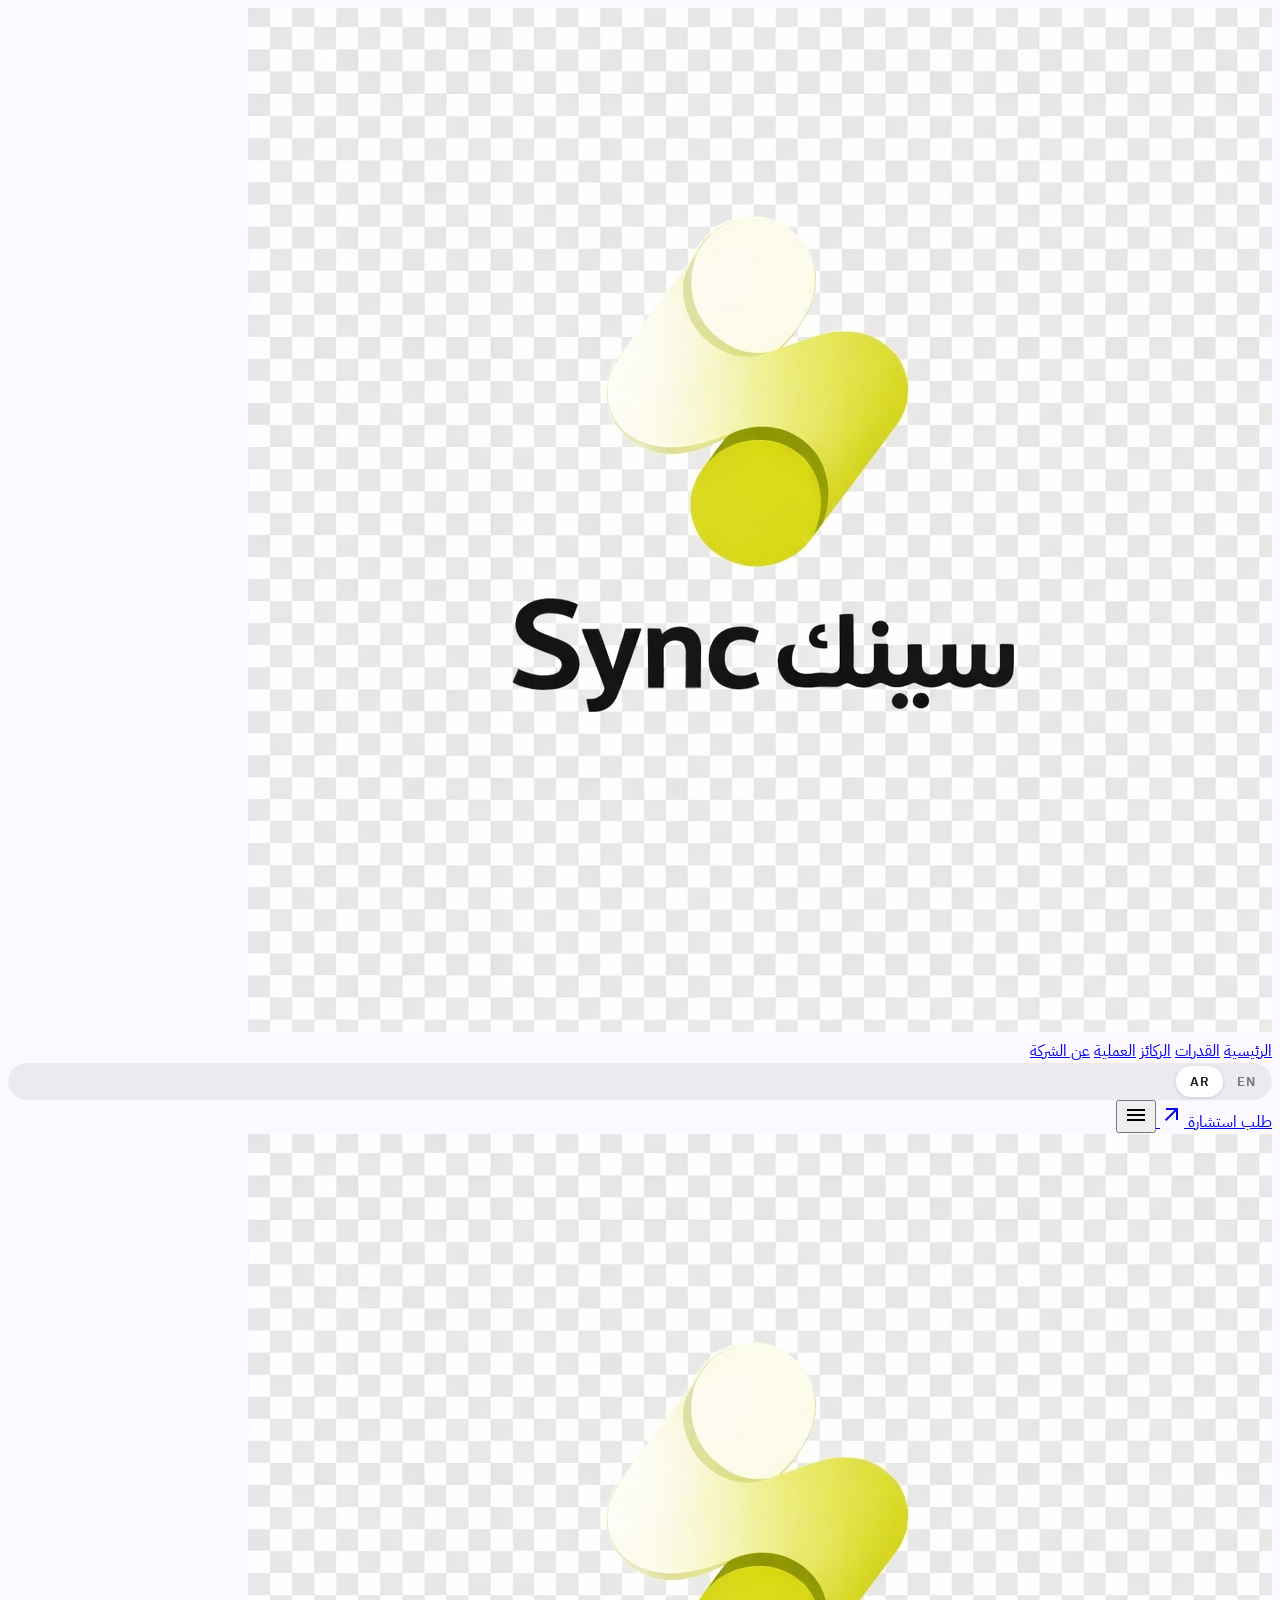
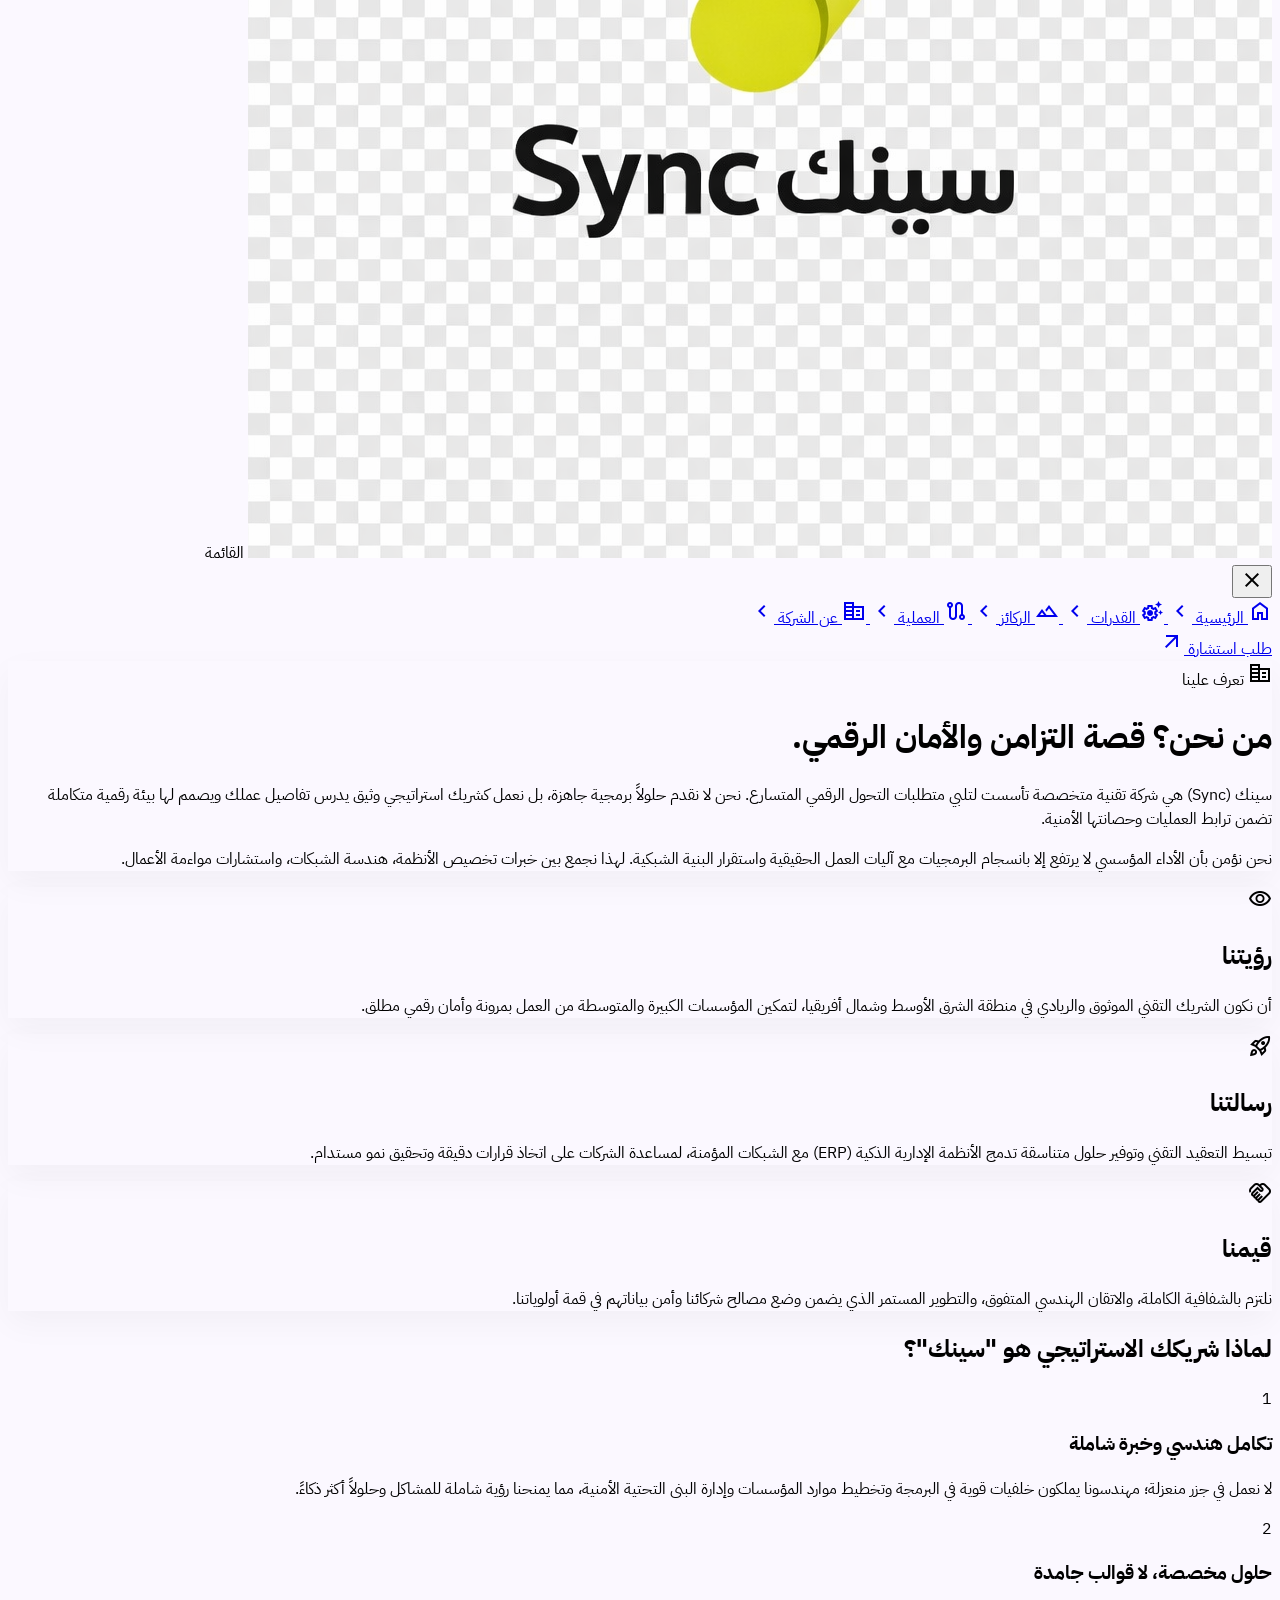
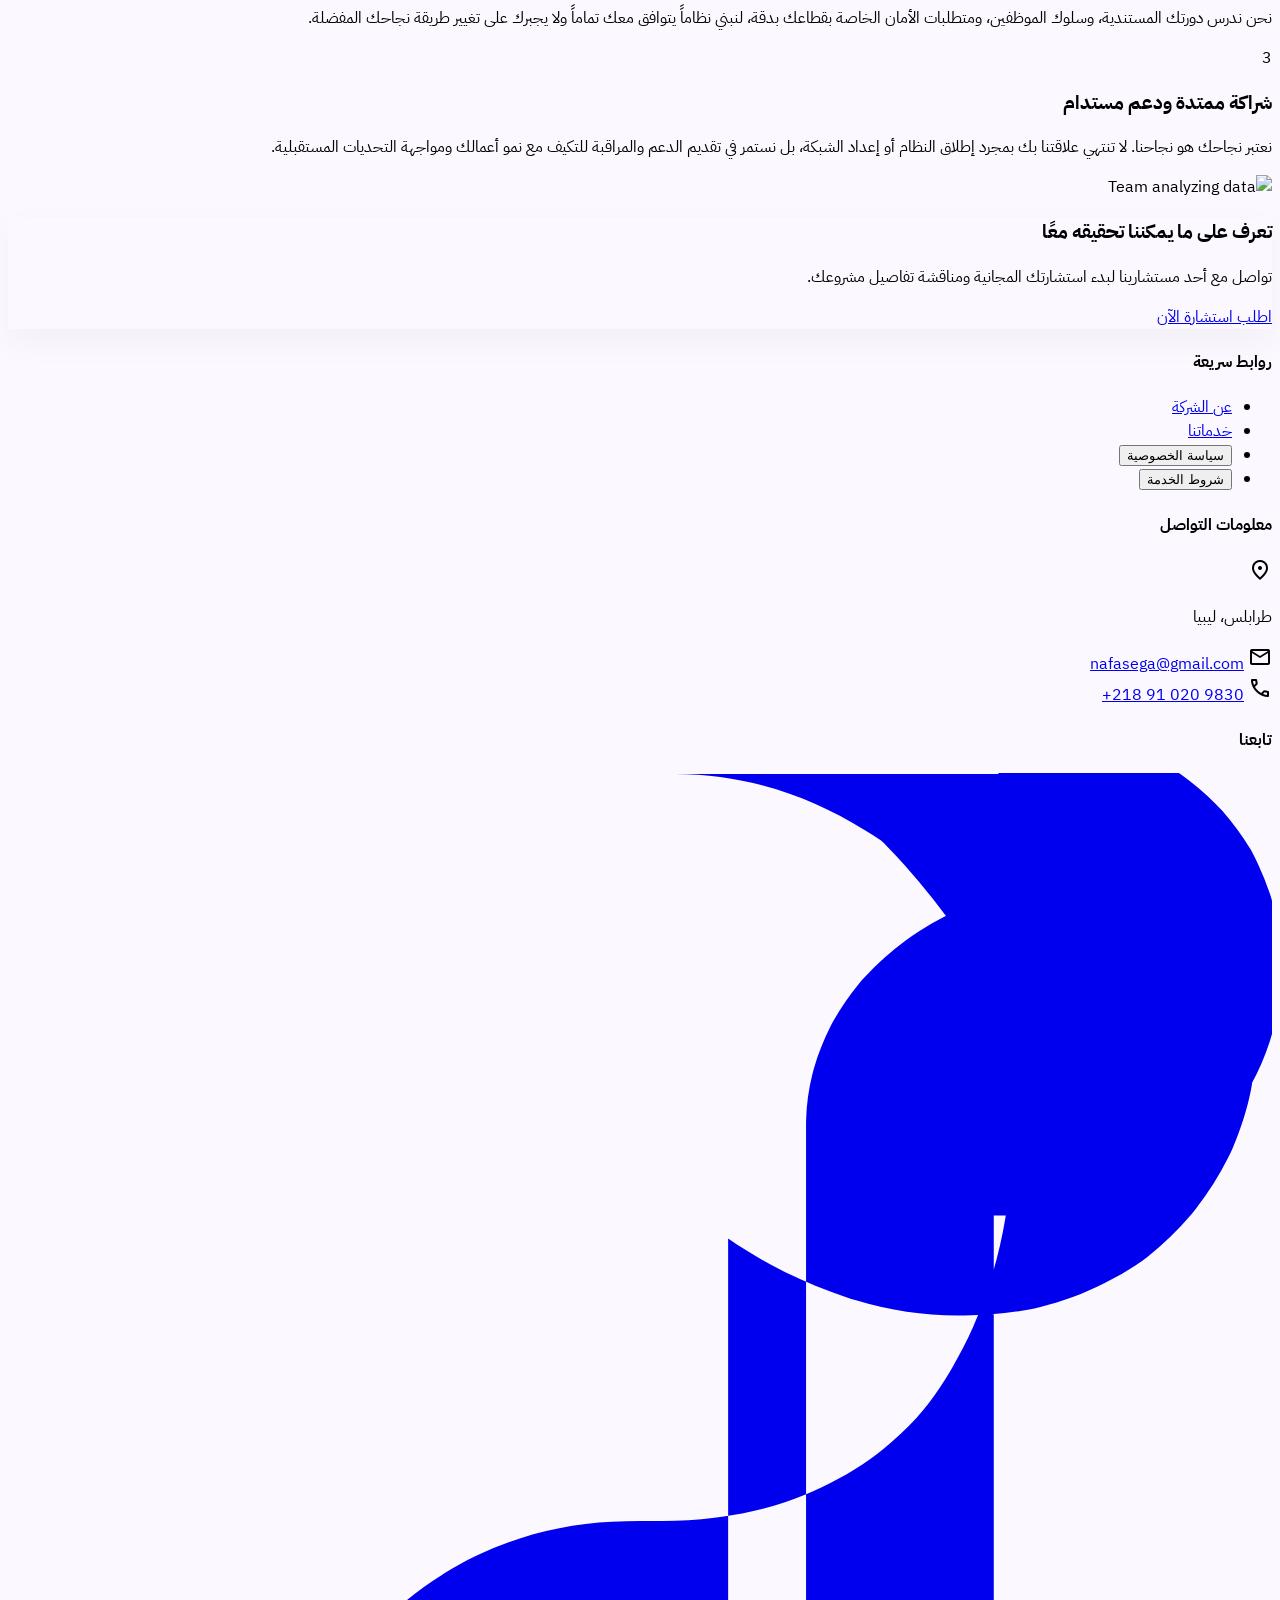
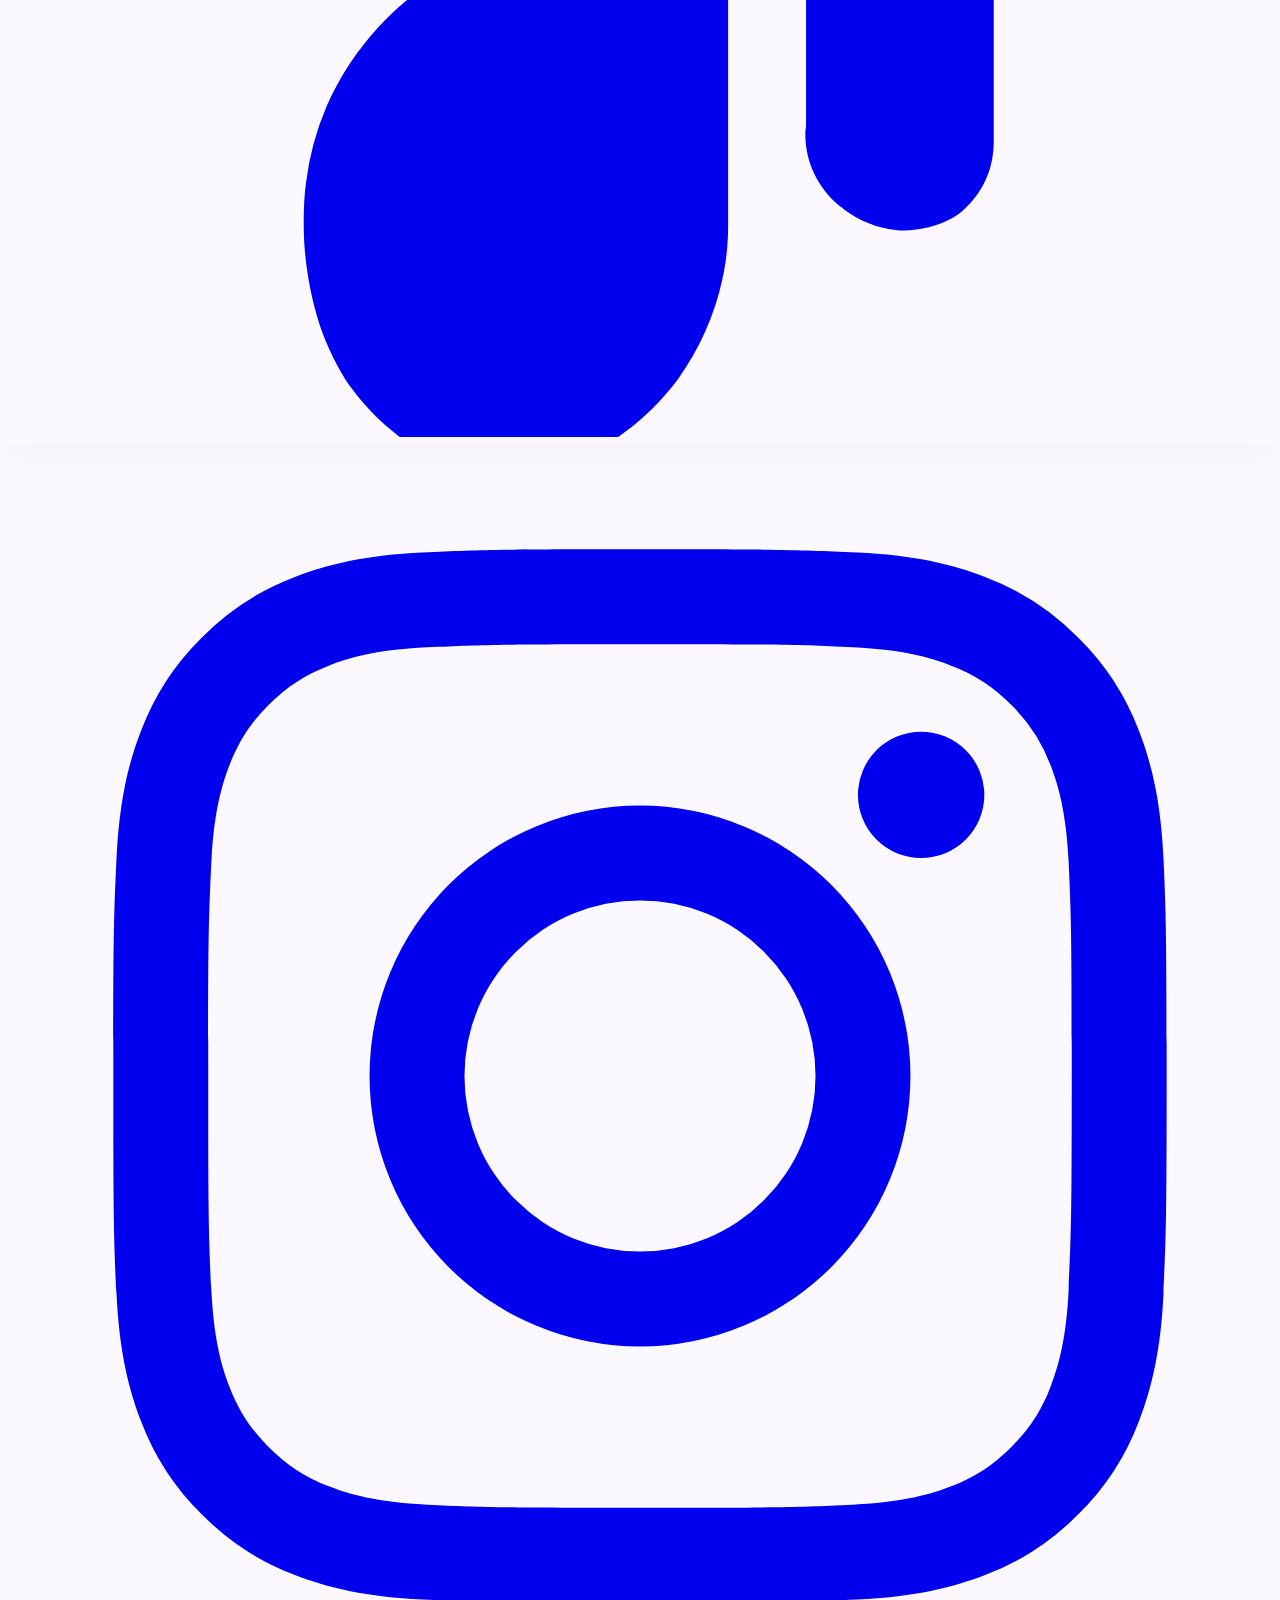
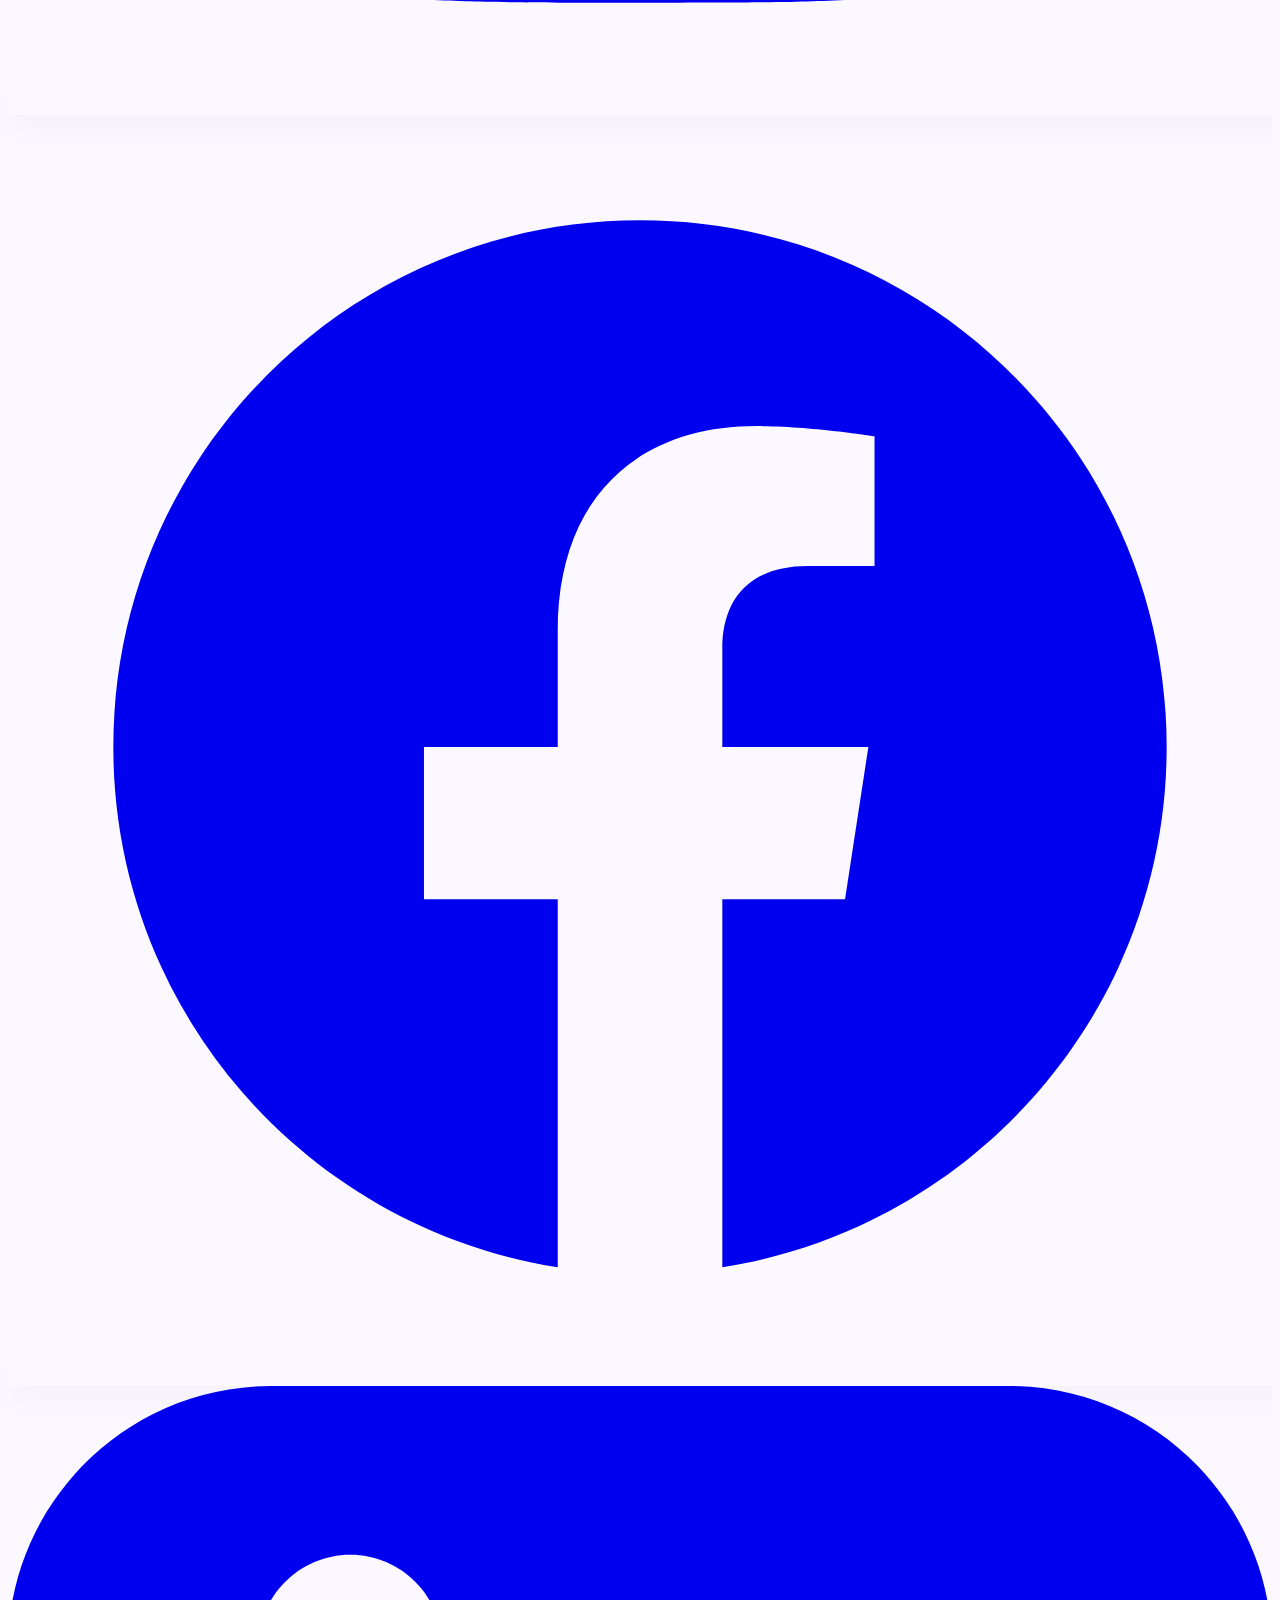
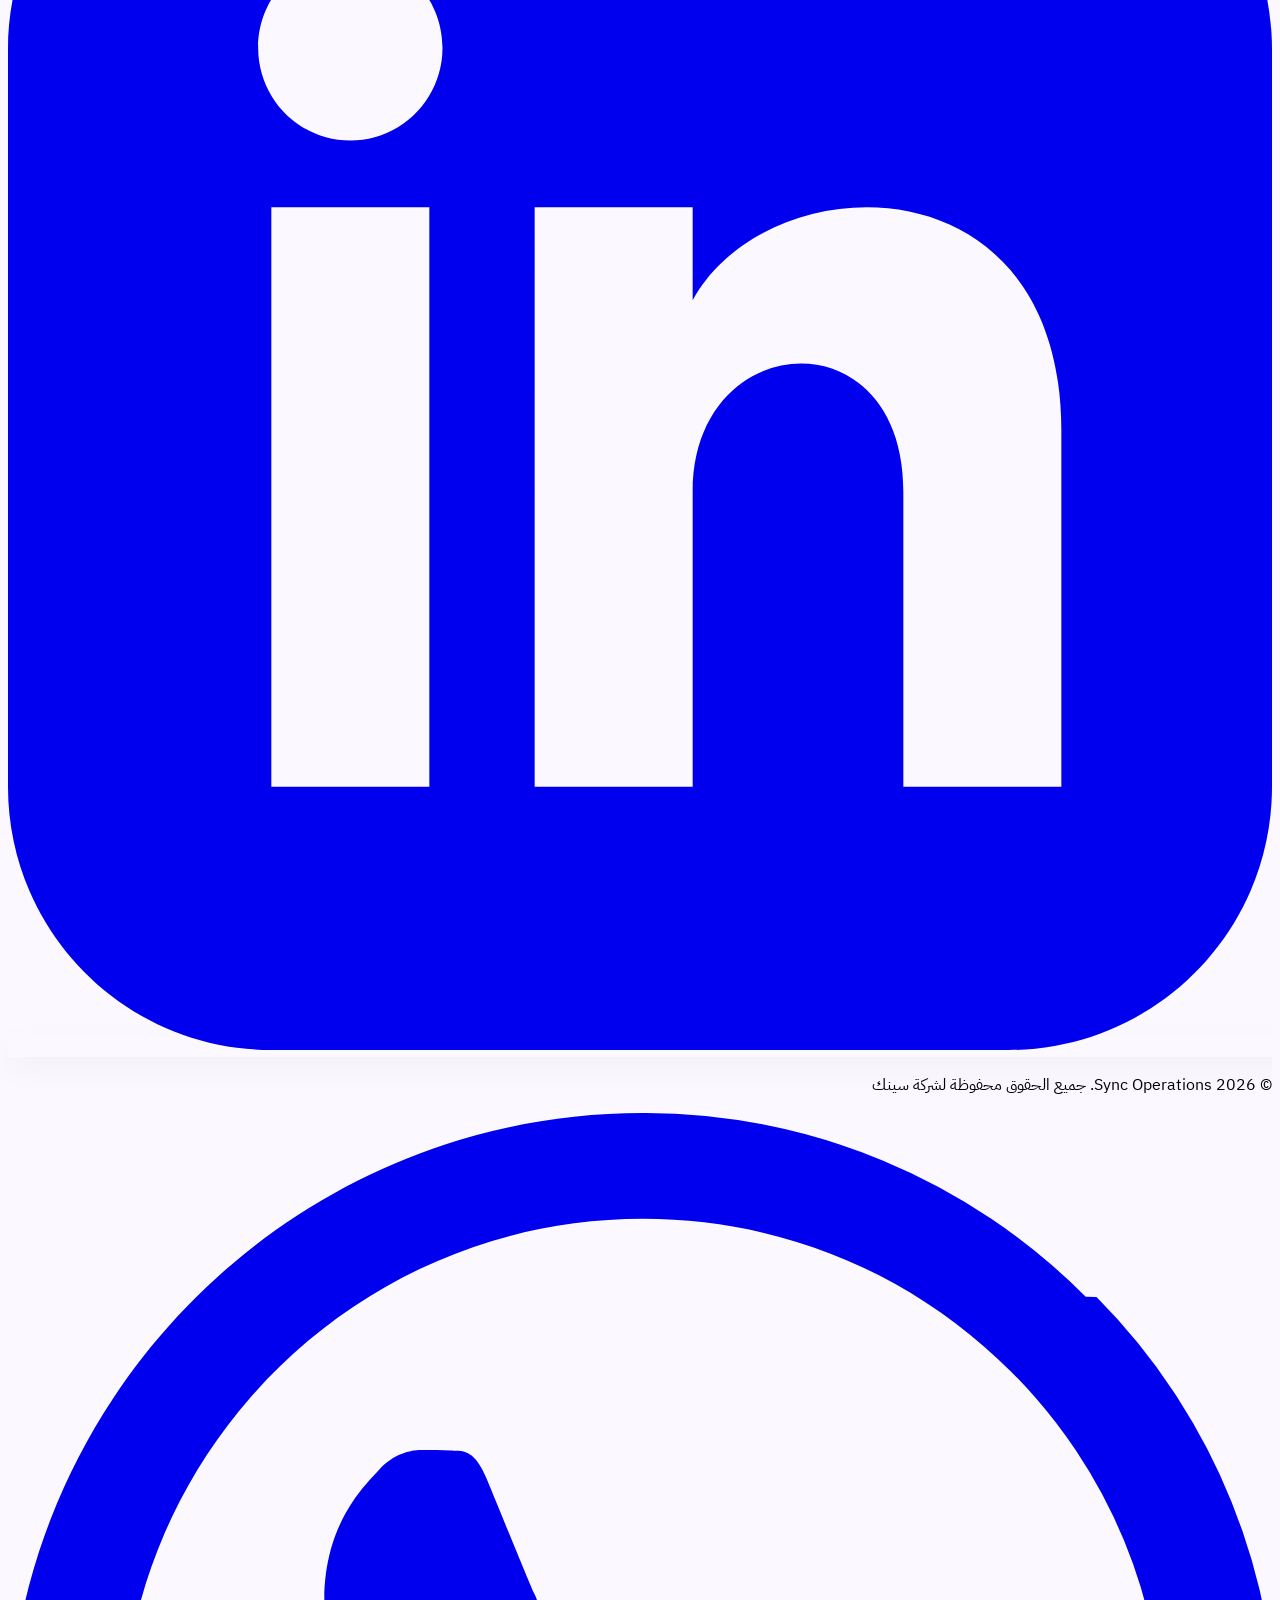
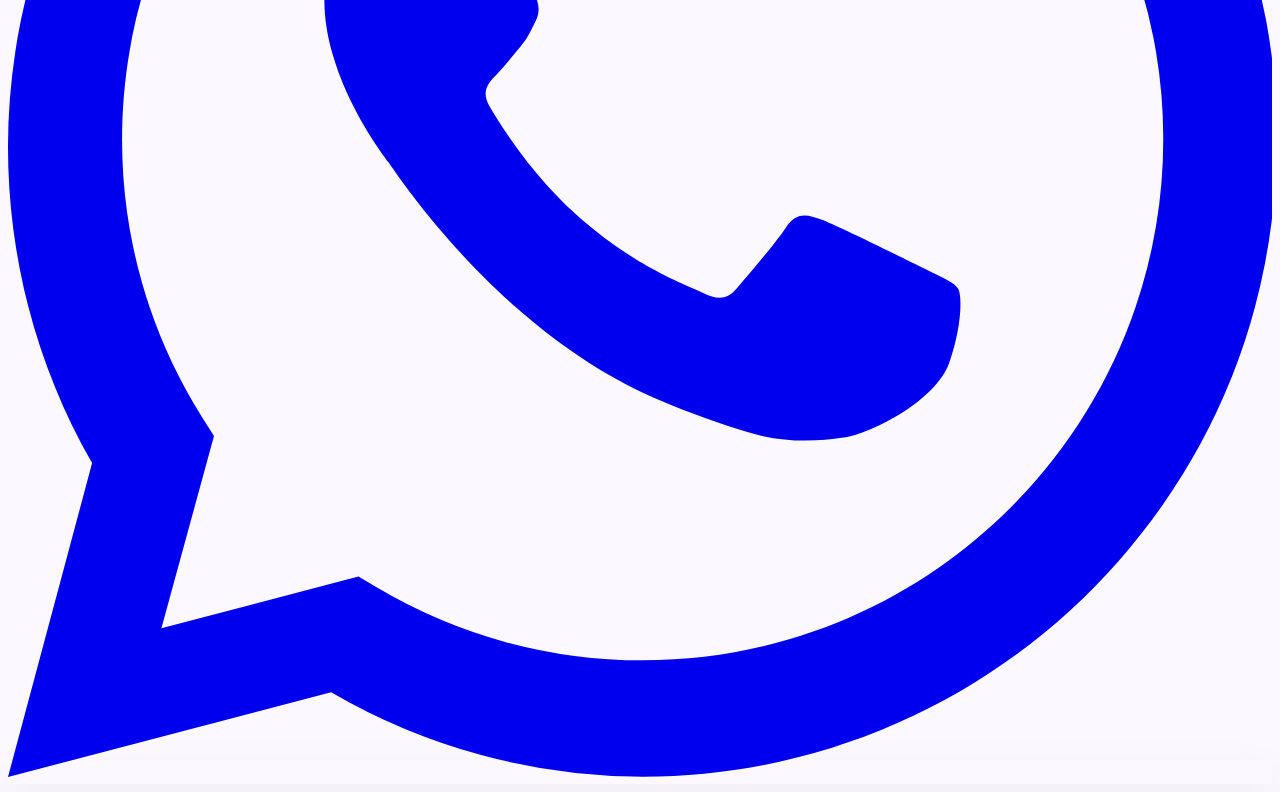
==== commit ea686675: "refactor: reorganize project structure by replacing index.html with home.html, adding core JavaScrip" ====
--- a/about.html
+++ b/about.html
@@ -1,27 +1,17 @@
 <!DOCTYPE html>
-<html dir="rtl" lang="ar">
+<html lang="ar" dir="rtl" data-title-ar="عن الشركة | Sync" data-title-en="About Us | Sync">
 <head>
     <meta charset="utf-8">
     <meta content="width=device-width, initial-scale=1.0" name="viewport">
+    <title>عن الشركة | Sync</title>
     
-    <!-- Sync/About Title -->
-    <title>Sync/About</title>
+    <!-- Favicon -->
+    <link rel="icon" type="image/png" href="assets/logo.png">
     
-    <!-- Website Favicon inside Browser Tab -->
-    <link rel="icon" type="image/png" href="logo.png">
-    
-    <!-- Startup Language Script (Executes immediately to avoid flash of unstyled direction) -->
-    <script>
-        (function() {
-            const savedLang = localStorage.getItem('sync-lang') || 'ar';
-            document.documentElement.lang = savedLang;
-            document.documentElement.dir = savedLang === 'ar' ? 'rtl' : 'ltr';
-        })();
-    </script>
-    
-    <!-- Material Icons & IBM Plex Arabic Font -->
+    <!-- Material Icons & Fonts -->
     <link href="https://fonts.googleapis.com/css2?family=Material+Symbols+Outlined:wght,FILL@100..700,0..1&display=swap" rel="stylesheet">
     <link href="https://fonts.googleapis.com/css2?family=IBM+Plex+Sans+Arabic:wght@400;500;600;700&display=swap" rel="stylesheet">
+    <link href="https://fonts.googleapis.com/css2?family=Inter:wght@400;500;600;700&display=swap" rel="stylesheet">
     
     <!-- Tailwind CSS (via CDN) -->
     <script src="https://cdn.tailwindcss.com?plugins=forms,container-queries"></script>
@@ -36,7 +26,7 @@
     <header id="global-header"></header>
 
     <!-- Main Content Container -->
-    <main class="flex-grow pb-section-gap px-margin-mobile md:px-margin-desktop max-w-[1440px] mx-auto w-full pt-12 text-right">
+    <main class="flex-grow pb-section-gap px-margin-mobile md:px-margin-desktop max-w-[1440px] mx-auto w-full pt-12" data-align-ar="text-right" data-align-en="text-left">
         <!-- Hero Banner -->
         <div class="bg-surface-container-low rounded-3xl p-8 md:p-12 mb-12 ambient-shadow-sm border border-surface-variant relative overflow-hidden">
             <div class="absolute top-0 left-0 w-full h-full overflow-hidden pointer-events-none rounded-3xl z-0">
@@ -46,22 +36,16 @@
             <div class="z-10 relative max-w-3xl">
                 <div class="inline-flex items-center gap-2 bg-secondary/10 text-secondary px-4 py-2 rounded-full w-fit mb-6">
                     <span class="material-symbols-outlined text-sm">corporate_fare</span>
-                    <span class="font-label-md text-label-md font-bold">
-                        <span class="lang-ar">تعرف علينا</span>
-                        <span class="lang-en">About Us</span>
-                    </span>
+                    <span class="font-label-md text-label-md font-bold" data-ar="تعرف علينا" data-en="About Us">تعرف علينا</span>
                 </div>
-                <h1 class="font-headline-xl text-headline-lg-mobile md:text-headline-xl text-primary mb-6 leading-tight">
-                    <span class="lang-ar">من نحن؟ قصة التزامن والأمان الرقمي.</span>
-                    <span class="lang-en">Who We Are: The Story of Sync and Security.</span>
+                <h1 class="font-headline-xl text-headline-lg-mobile md:text-headline-xl text-primary mb-6 leading-tight" data-ar="من نحن؟ قصة التزامن والأمان الرقمي." data-en="Who Are We? The Story of Sync and Digital Security.">
+                    من نحن؟ قصة التزامن والأمان الرقمي.
                 </h1>
-                <p class="font-body-lg text-body-lg text-on-surface-variant leading-relaxed mb-6">
-                    <span class="lang-ar">سينك (Sync) هي شركة تقنية متخصصة تأسست لتلبي متطلبات التحول الرقمي المتسارع. نحن لا نقدم حلولاً برمجية جاهزة، بل نعمل كشريك استراتيجي وثيق يدرس تفاصيل عملك ويصمم لها بيئة رقمية متكاملة تضمن ترابط العمليات وحصانتها الأمنية.</span>
-                    <span class="lang-en">Sync is a specialized tech firm established to address the rapid demands of digital transformation. We do not sell off-the-shelf software; instead, we act as a close strategic partner auditing your business dynamics and designing custom environments.</span>
+                <p class="font-body-lg text-body-lg text-on-surface-variant leading-relaxed mb-6" data-ar="سينك (Sync) هي شركة تقنية متخصصة تأسست لتلبي متطلبات التحول الرقمي المتسارع. نحن لا نقدم حلولاً برمجية جاهزة، بل نعمل كشريك استراتيجي وثيق يدرس تفاصيل عملك ويصمم لها بيئة رقمية متكاملة تضمن ترابط العمليات وحصانتها الأمنية." data-en="Sync is a specialized technology company founded to meet the demands of rapid digital transformation. We don't offer off-the-shelf software solutions — we work as a close strategic partner that studies your business details and designs an integrated digital environment ensuring operational cohesion and security.">
+                    سينك (Sync) هي شركة تقنية متخصصة تأسست لتلبي متطلبات التحول الرقمي المتسارع. نحن لا نقدم حلولاً برمجية جاهزة، بل نعمل كشريك استراتيجي وثيق يدرس تفاصيل عملك ويصمم لها بيئة رقمية متكاملة تضمن ترابط العمليات وحصانتها الأمنية.
                 </p>
-                <p class="font-body-md text-body-md text-on-surface-variant opacity-85 leading-relaxed">
-                    <span class="lang-ar">نحن نؤمن بأن الأداء المؤسسي لا يرتفع إلا بانسجام البرمجيات مع آليات العمل الحقيقية واستقرار البنية الشبكية. لهذا نجمع بين خبرات تخصيص الأنظمة، هندسة الشبكات، واستشارات مواءمة الأعمال.</span>
-                    <span class="lang-en">We believe that enterprise performance peaks only when workflows integrate with digital systems on stable, protected networks. This is why we combine custom ERP development, network engineering, and business alignment consulting.</span>
+                <p class="font-body-md text-body-md text-on-surface-variant opacity-85 leading-relaxed" data-ar="نحن نؤمن بأن الأداء المؤسسي لا يرتفع إلا بانسجام البرمجيات مع آليات العمل الحقيقية واستقرار البنية الشبكية. لهذا نجمع بين خبرات تخصيص الأنظمة، هندسة الشبكات، واستشارات مواءمة الأعمال." data-en="We believe that organizational performance only improves when software harmonizes with real workflows and network infrastructure remains stable. That's why we combine systems customization expertise, network engineering, and business alignment consulting.">
+                    نحن نؤمن بأن الأداء المؤسسي لا يرتفع إلا بانسجام البرمجيات مع آليات العمل الحقيقية واستقرار البنية الشبكية. لهذا نجمع بين خبرات تخصيص الأنظمة، هندسة الشبكات، واستشارات مواءمة الأعمال.
                 </p>
             </div>
         </div>
@@ -73,13 +57,9 @@
                 <div class="w-12 h-12 bg-secondary/10 text-secondary rounded-2xl flex items-center justify-center">
                     <span class="material-symbols-outlined text-2xl">visibility</span>
                 </div>
-                <h2 class="font-headline-md text-headline-md text-primary font-bold">
-                    <span class="lang-ar">رؤيتنا</span>
-                    <span class="lang-en">Our Vision</span>
-                </h2>
-                <p class="font-body-md text-on-surface-variant leading-relaxed">
-                    <span class="lang-ar">أن نكون الشريك التقني الموثوق والريادي في منطقة الشرق الأوسط وشمال أفريقيا، لتمكين المؤسسات الكبيرة والمتوسطة من العمل بمرونة وأمان رقمي مطلق.</span>
-                    <span class="lang-en">To be the leading trusted tech partner in the MENA region, empowering medium and large enterprises with operational flexibility and absolute digital safety.</span>
+                <h2 class="font-headline-md text-headline-md text-primary font-bold" data-ar="رؤيتنا" data-en="Our Vision">رؤيتنا</h2>
+                <p class="font-body-md text-on-surface-variant leading-relaxed" data-ar="أن نكون الشريك التقني الموثوق والريادي في منطقة الشرق الأوسط وشمال أفريقيا، لتمكين المؤسسات الكبيرة والمتوسطة من العمل بمرونة وأمان رقمي مطلق." data-en="To be the trusted and pioneering technology partner in the MENA region, enabling large and medium enterprises to operate with flexibility and absolute digital security.">
+                    أن نكون الشريك التقني الموثوق والريادي في منطقة الشرق الأوسط وشمال أفريقيا، لتمكين المؤسسات الكبيرة والمتوسطة من العمل بمرونة وأمان رقمي مطلق.
                 </p>
             </div>
             
@@ -88,13 +68,9 @@
                 <div class="w-12 h-12 bg-secondary/10 text-secondary rounded-2xl flex items-center justify-center">
                     <span class="material-symbols-outlined text-2xl">rocket_launch</span>
                 </div>
-                <h2 class="font-headline-md text-headline-md text-primary font-bold">
-                    <span class="lang-ar">رسالتنا</span>
-                    <span class="lang-en">Our Mission</span>
-                </h2>
-                <p class="font-body-md text-on-surface-variant leading-relaxed">
-                    <span class="lang-ar">تبسيط التعقيد التقني وتوفير حلول متناسقة تدمج الأنظمة الإدارية الذكية (ERP) مع الشبكات المؤمنة، لمساعدة الشركات على اتخاذ قرارات دقيقة وتحقيق نمو مستدام.</span>
-                    <span class="lang-en">To simplify technical complexity and supply coherent integrations that combine smart ERP solutions with protected networks, guiding businesses to make data-driven decisions.</span>
+                <h2 class="font-headline-md text-headline-md text-primary font-bold" data-ar="رسالتنا" data-en="Our Mission">رسالتنا</h2>
+                <p class="font-body-md text-on-surface-variant leading-relaxed" data-ar="تبسيط التعقيد التقني وتوفير حلول متناسقة تدمج الأنظمة الإدارية الذكية (ERP) مع الشبكات المؤمنة، لمساعدة الشركات على اتخاذ قرارات دقيقة وتحقيق نمو مستدام." data-en="Simplifying technical complexity and providing harmonized solutions that integrate smart management systems (ERP) with secured networks, helping companies make informed decisions and achieve sustainable growth.">
+                    تبسيط التعقيد التقني وتوفير حلول متناسقة تدمج الأنظمة الإدارية الذكية (ERP) مع الشبكات المؤمنة، لمساعدة الشركات على اتخاذ قرارات دقيقة وتحقيق نمو مستدام.
                 </p>
             </div>
 
@@ -103,61 +79,42 @@
                 <div class="w-12 h-12 bg-secondary/10 text-secondary rounded-2xl flex items-center justify-center">
                     <span class="material-symbols-outlined text-2xl">handshake</span>
                 </div>
-                <h2 class="font-headline-md text-headline-md text-primary font-bold">
-                    <span class="lang-ar">قيمنا</span>
-                    <span class="lang-en">Our Values</span>
-                </h2>
-                <p class="font-body-md text-on-surface-variant leading-relaxed">
-                    <span class="lang-ar">نلتزم بالشفافية الكاملة، والاتقان الهندسي المتفوق، والتطوير المستمر الذي يضمن وضع مصالح شركائنا وأمن بياناتهم في قمة أولوياتنا.</span>
-                    <span class="lang-en">We commit to complete transparency, engineering excellence, and continuous development, always prioritizing our partners' interests and data security.</span>
+                <h2 class="font-headline-md text-headline-md text-primary font-bold" data-ar="قيمنا" data-en="Our Values">قيمنا</h2>
+                <p class="font-body-md text-on-surface-variant leading-relaxed" data-ar="نلتزم بالشفافية الكاملة، والاتقان الهندسي المتفوق، والتطوير المستمر الذي يضمن وضع مصالح شركائنا وأمن بياناتهم في قمة أولوياتنا." data-en="We are committed to complete transparency, superior engineering excellence, and continuous development that ensures our partners' interests and data security remain our top priority.">
+                    نلتزم بالشفافية الكاملة، والاتقان الهندسي المتفوق، والتطوير المستمر الذي يضمن وضع مصالح شركائنا وأمن بياناتهم في قمة أولوياتنا.
                 </p>
             </div>
         </div>
 
         <!-- Detailed Corporate Strengths Section -->
         <div class="bg-surface-container-low rounded-3xl p-8 md:p-12 border border-surface-variant relative overflow-hidden mb-12">
-            <h2 class="font-headline-lg text-headline-lg text-primary mb-8 font-bold">
-                <span class="lang-ar">لماذا شريكك الاستراتيجي هو "سينك"؟</span>
-                <span class="lang-en">Why Is Sync Your Strategic Partner?</span>
-            </h2>
+            <h2 class="font-headline-lg text-headline-lg text-primary mb-8 font-bold" data-ar="لماذا شريكك الاستراتيجي هو &quot;سينك&quot;؟" data-en="Why Sync is Your Strategic Partner?">لماذا شريكك الاستراتيجي هو "سينك"؟</h2>
             <div class="grid grid-cols-1 lg:grid-cols-2 gap-12">
                 <div class="flex flex-col gap-6">
                     <div class="flex gap-4">
                         <div class="flex-shrink-0 w-10 h-10 bg-primary text-on-primary rounded-xl flex items-center justify-center font-bold">1</div>
                         <div>
-                            <h3 class="font-headline-md text-headline-md text-primary mb-2 font-semibold">
-                                <span class="lang-ar">تكامل هندسي وخبرة شاملة</span>
-                                <span class="lang-en">Comprehensive Engineering Expertise</span>
-                            </h3>
-                            <p class="font-body-md text-on-surface-variant leading-relaxed">
-                                <span class="lang-ar">لا نعمل في جزر منعزلة؛ مهندسونا يملكون خلفيات قوية في البرمجة وتخطيط موارد المؤسسات وإدارة البنى التحتية الأمنية، مما يمنحنا رؤية شاملة للمشاكل وحلولاً أكثر ذكاءً.</span>
-                                <span class="lang-en">We don't work in isolation. Our team holds strong backgrounds in custom programming, ERP resources, and security infrastructures, giving us a holistic view of problems.</span>
+                            <h3 class="font-headline-md text-headline-md text-primary mb-2 font-semibold" data-ar="تكامل هندسي وخبرة شاملة" data-en="Engineering Integration & Comprehensive Expertise">تكامل هندسي وخبرة شاملة</h3>
+                            <p class="font-body-md text-on-surface-variant leading-relaxed" data-ar="لا نعمل في جزر منعزلة؛ مهندسونا يملكون خلفيات قوية في البرمجة وتخطيط موارد المؤسسات وإدارة البنى التحتية الأمنية، مما يمنحنا رؤية شاملة للمشاكل وحلولاً أكثر ذكاءً." data-en="We don't work in silos — our engineers have strong backgrounds in programming, enterprise resource planning, and security infrastructure management, giving us a comprehensive view of problems and smarter solutions.">
+                                لا نعمل في جزر منعزلة؛ مهندسونا يملكون خلفيات قوية في البرمجة وتخطيط موارد المؤسسات وإدارة البنى التحتية الأمنية، مما يمنحنا رؤية شاملة للمشاكل وحلولاً أكثر ذكاءً.
                             </p>
                         </div>
                     </div>
                     <div class="flex gap-4">
                         <div class="flex-shrink-0 w-10 h-10 bg-primary text-on-primary rounded-xl flex items-center justify-center font-bold">2</div>
                         <div>
-                            <h3 class="font-headline-md text-headline-md text-primary mb-2 font-semibold">
-                                <span class="lang-ar">حلول مخصصة، لا قوالب جامدة</span>
-                                <span class="lang-en">Tailored Solutions, No Rigid Templates</span>
-                            </h3>
-                            <p class="font-body-md text-on-surface-variant leading-relaxed">
-                                <span class="lang-ar">نحن ندرس دورتك المستندية، وسلوك الموظفين، ومتطلبات الأمان الخاصة بقطاعك بدقة، لنبني نظاماً يتوافق معك تماماً ولا يجبرك على تغيير طريقة نجاحك المفضلة.</span>
-                                <span class="lang-en">We analyze your administrative cycles, staff patterns, and industry-specific security guidelines to engineer systems matching your business instead of forcing you to adapt.</span>
+                            <h3 class="font-headline-md text-headline-md text-primary mb-2 font-semibold" data-ar="حلول مخصصة، لا قوالب جامدة" data-en="Custom Solutions, Not Rigid Templates">حلول مخصصة، لا قوالب جامدة</h3>
+                            <p class="font-body-md text-on-surface-variant leading-relaxed" data-ar="نحن ندرس دورتك المستندية، وسلوك الموظفين، ومتطلبات الأمان الخاصة بقطاعك بدقة، لنبني نظاماً يتوافق معك تماماً ولا يجبرك على تغيير طريقة نجاحك المفضلة." data-en="We carefully study your document cycle, employee behavior, and sector-specific security requirements to build a system that fits you perfectly without forcing you to change your preferred way of success.">
+                                نحن ندرس دورتك المستندية، وسلوك الموظفين، ومتطلبات الأمان الخاصة بقطاعك بدقة، لنبني نظاماً يتوافق معك تماماً ولا يجبرك على تغيير طريقة نجاحك المفضلة.
                             </p>
                         </div>
                     </div>
                     <div class="flex gap-4">
                         <div class="flex-shrink-0 w-10 h-10 bg-primary text-on-primary rounded-xl flex items-center justify-center font-bold">3</div>
                         <div>
-                            <h3 class="font-headline-md text-headline-md text-primary mb-2 font-semibold">
-                                <span class="lang-ar">شراكة ممتدة ودعم مستدام</span>
-                                <span class="lang-en">Long-term Partnership & Support</span>
-                            </h3>
-                            <p class="font-body-md text-on-surface-variant leading-relaxed">
-                                <span class="lang-ar">نعتبر نجاحك هو نجاحنا. لا تنتهي علاقتنا بك بمجرد إطلاق النظام أو إعداد الشبكة، بل نستمر في تقديم الدعم والمراقبة للتكيف مع نمو أعمالك ومواجهة التحديات المستقبلية.</span>
-                                <span class="lang-en">Your success is ours. Our relation doesn't stop at deployment. We deliver ongoing helpdesk support and active network monitoring to align with your expansion and future goals.</span>
+                            <h3 class="font-headline-md text-headline-md text-primary mb-2 font-semibold" data-ar="شراكة ممتدة ودعم مستدام" data-en="Extended Partnership & Sustainable Support">شراكة ممتدة ودعم مستدام</h3>
+                            <p class="font-body-md text-on-surface-variant leading-relaxed" data-ar="نعتبر نجاحك هو نجاحنا. لا تنتهي علاقتنا بك بمجرد إطلاق النظام أو إعداد الشبكة، بل نستمر في تقديم الدعم والمراقبة للتكيف مع نمو أعمالك ومواجهة التحديات المستقبلية." data-en="Your success is our success. Our relationship doesn't end after system launch or network setup — we continue providing support and monitoring to adapt to your business growth and face future challenges.">
+                                نعتبر نجاحك هو نجاحنا. لا تنتهي علاقتنا بك بمجرد إطلاق النظام أو إعداد الشبكة، بل نستمر في تقديم الدعم والمراقبة للتكيف مع نمو أعمالك ومواجهة التحديات المستقبلية.
                             </p>
                         </div>
                     </div>
@@ -171,18 +128,11 @@
         <!-- Consultation Banner -->
         <div class="w-full bg-secondary text-on-secondary rounded-3xl p-8 flex flex-col md:flex-row items-center justify-between ambient-shadow-sm">
             <div class="max-w-xl">
-                <h3 class="font-headline-md text-headline-md mb-2 font-bold">
-                    <span class="lang-ar">تعرف على ما يمكننا تحقيقه معًا</span>
-                    <span class="lang-en">Discover What We Can Achieve Together</span>
-                </h3>
-                <p class="font-body-md text-body-md text-secondary-fixed-dim">
-                    <span class="lang-ar">تواصل مع أحد مستشارينا لبدء استشارتك المجانية ومناقشة تفاصيل مشروعك.</span>
-                    <span class="lang-en">Talk to one of our consultants to claim your free session and review your needs.</span>
-                </p>
+                <h3 class="font-headline-md text-headline-md mb-2 font-bold" data-ar="تعرف على ما يمكننا تحقيقه معًا" data-en="Discover What We Can Achieve Together">تعرف على ما يمكننا تحقيقه معًا</h3>
+                <p class="font-body-md text-body-md text-secondary-fixed-dim" data-ar="تواصل مع أحد مستشارينا لبدء استشارتك المجانية ومناقشة تفاصيل مشروعك." data-en="Connect with one of our consultants to start your free consultation and discuss your project details.">تواصل مع أحد مستشارينا لبدء استشارتك المجانية ومناقشة تفاصيل مشروعك.</p>
             </div>
-            <a href="contact.html" class="mt-6 md:mt-0 bg-on-secondary text-secondary hover:bg-surface hover:text-primary px-8 py-4 rounded-full font-label-md text-label-md btn-hover whitespace-nowrap">
-                <span class="lang-ar">اطلب استشارة الآن</span>
-                <span class="lang-en">Ask for Consultation</span>
+            <a href="contact.html" class="mt-6 md:mt-0 bg-on-secondary text-secondary hover:bg-surface hover:text-primary px-8 py-4 rounded-full font-label-md text-label-md btn-hover whitespace-nowrap" data-ar="اطلب استشارة الآن" data-en="Request Consultation Now">
+                اطلب استشارة الآن
             </a>
         </div>
     </main>
--- a/css/styles.css
+++ b/css/styles.css
@@ -1,6 +1,11 @@
 body {
     font-family: 'IBM Plex Sans Arabic', sans-serif;
     background-color: #fbf8ff;
+}
+
+/* English font override */
+html[lang="en"] body {
+    font-family: 'Inter', 'IBM Plex Sans Arabic', sans-serif;
 }
 
 .glass-panel {
@@ -31,6 +36,47 @@
     backdrop-filter: blur(4px);
 }
 
+/* Language Toggle Pill */
+.lang-toggle {
+    display: flex;
+    align-items: center;
+    gap: 0px;
+    background: rgba(0,0,0,0.06);
+    border-radius: 999px;
+    padding: 3px;
+    position: relative;
+    cursor: pointer;
+    user-select: none;
+}
+
+.lang-toggle-option {
+    padding: 6px 14px;
+    border-radius: 999px;
+    font-size: 13px;
+    font-weight: 600;
+    letter-spacing: 0.5px;
+    transition: all 0.25s cubic-bezier(0.4, 0, 0.2, 1);
+    color: rgba(0,0,0,0.5);
+    z-index: 1;
+    cursor: pointer;
+    white-space: nowrap;
+}
+
+.lang-toggle-option.active {
+    background: #fff;
+    color: #1b1b1f;
+    box-shadow: 0 1px 4px rgba(0,0,0,0.12);
+}
+
+/* Smooth direction change */
+html {
+    transition: direction 0s;
+}
+
+[data-ar][data-en] {
+    transition: opacity 0.15s ease;
+}
+
 /* Custom Scrollbar for modern feel */
 ::-webkit-scrollbar {
     width: 8px;
@@ -48,13 +94,3 @@
 ::-webkit-scrollbar-thumb:hover {
     background: #78767b;
 }
-
-/* Language Toggle Visibility Rules */
-html[lang="ar"] .lang-en {
-    display: none !important;
-}
-
-html[lang="en"] .lang-ar {
-    display: none !important;
-}
-
